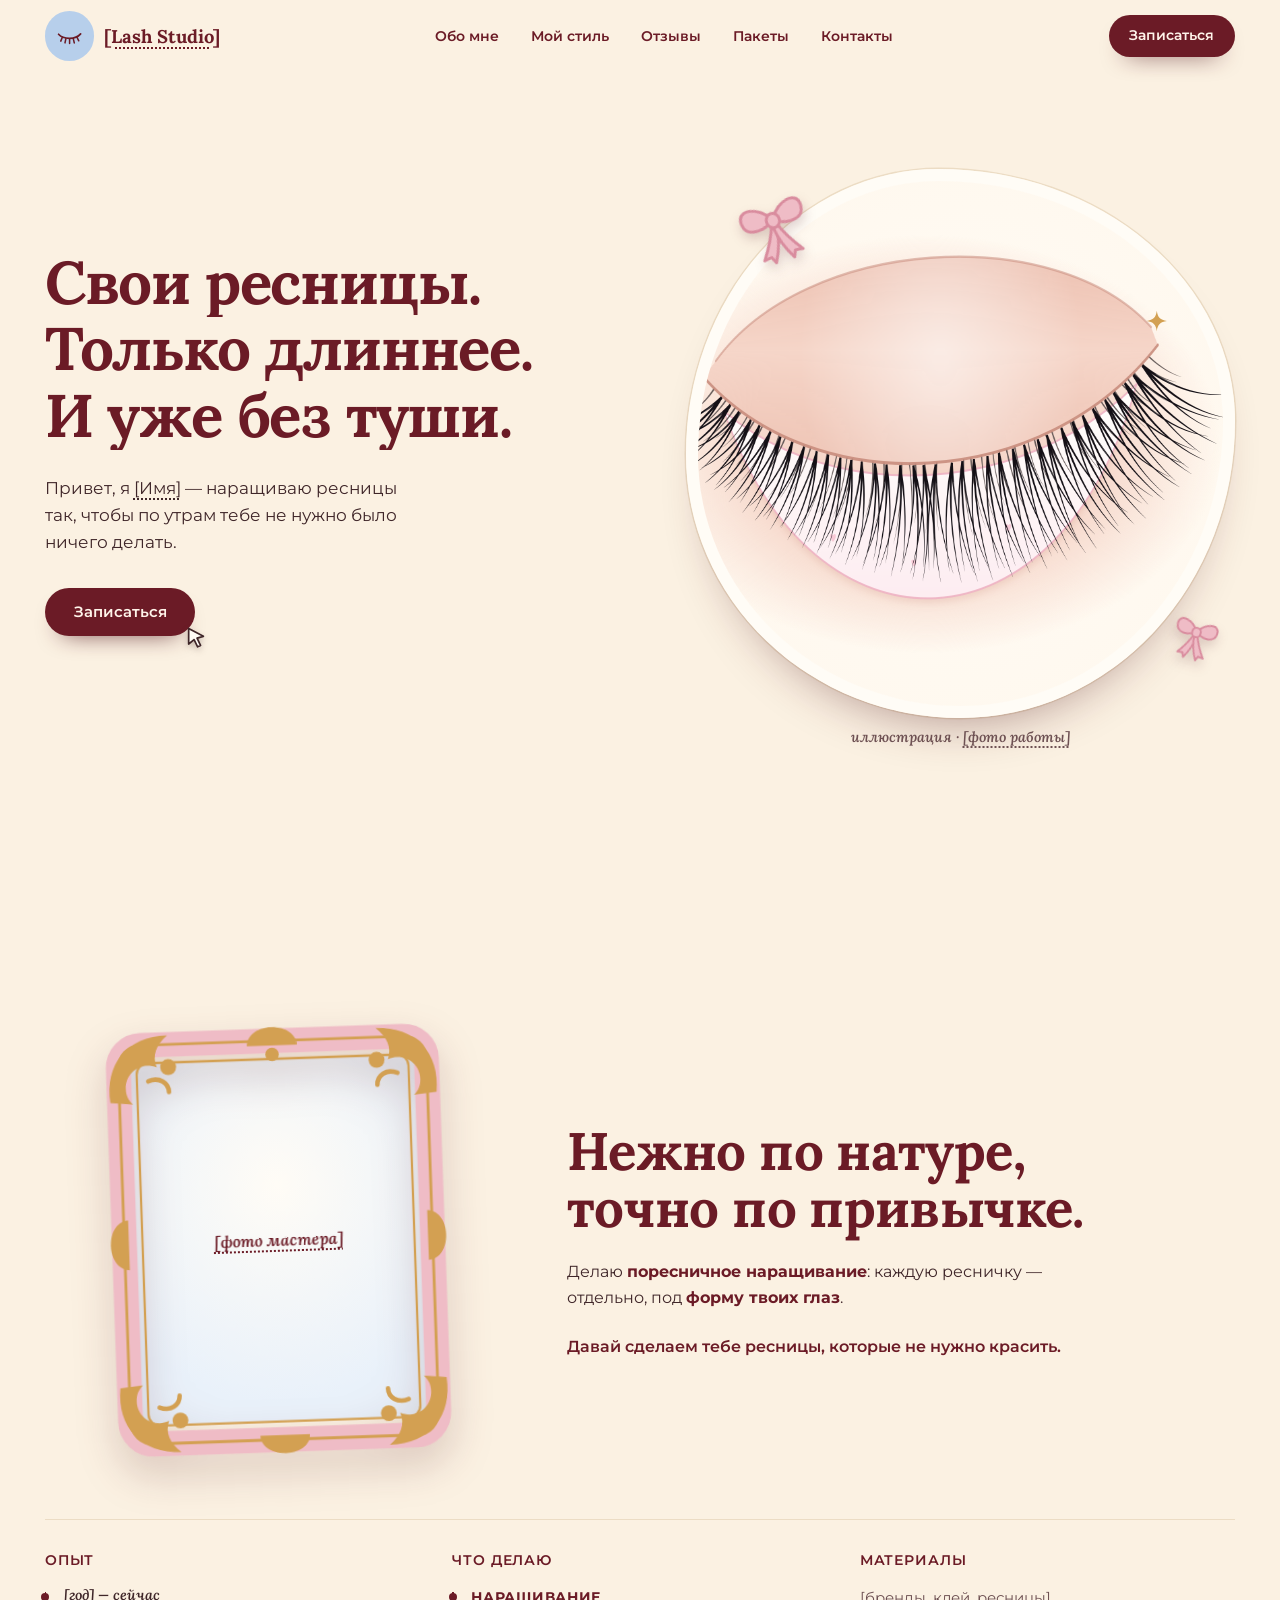
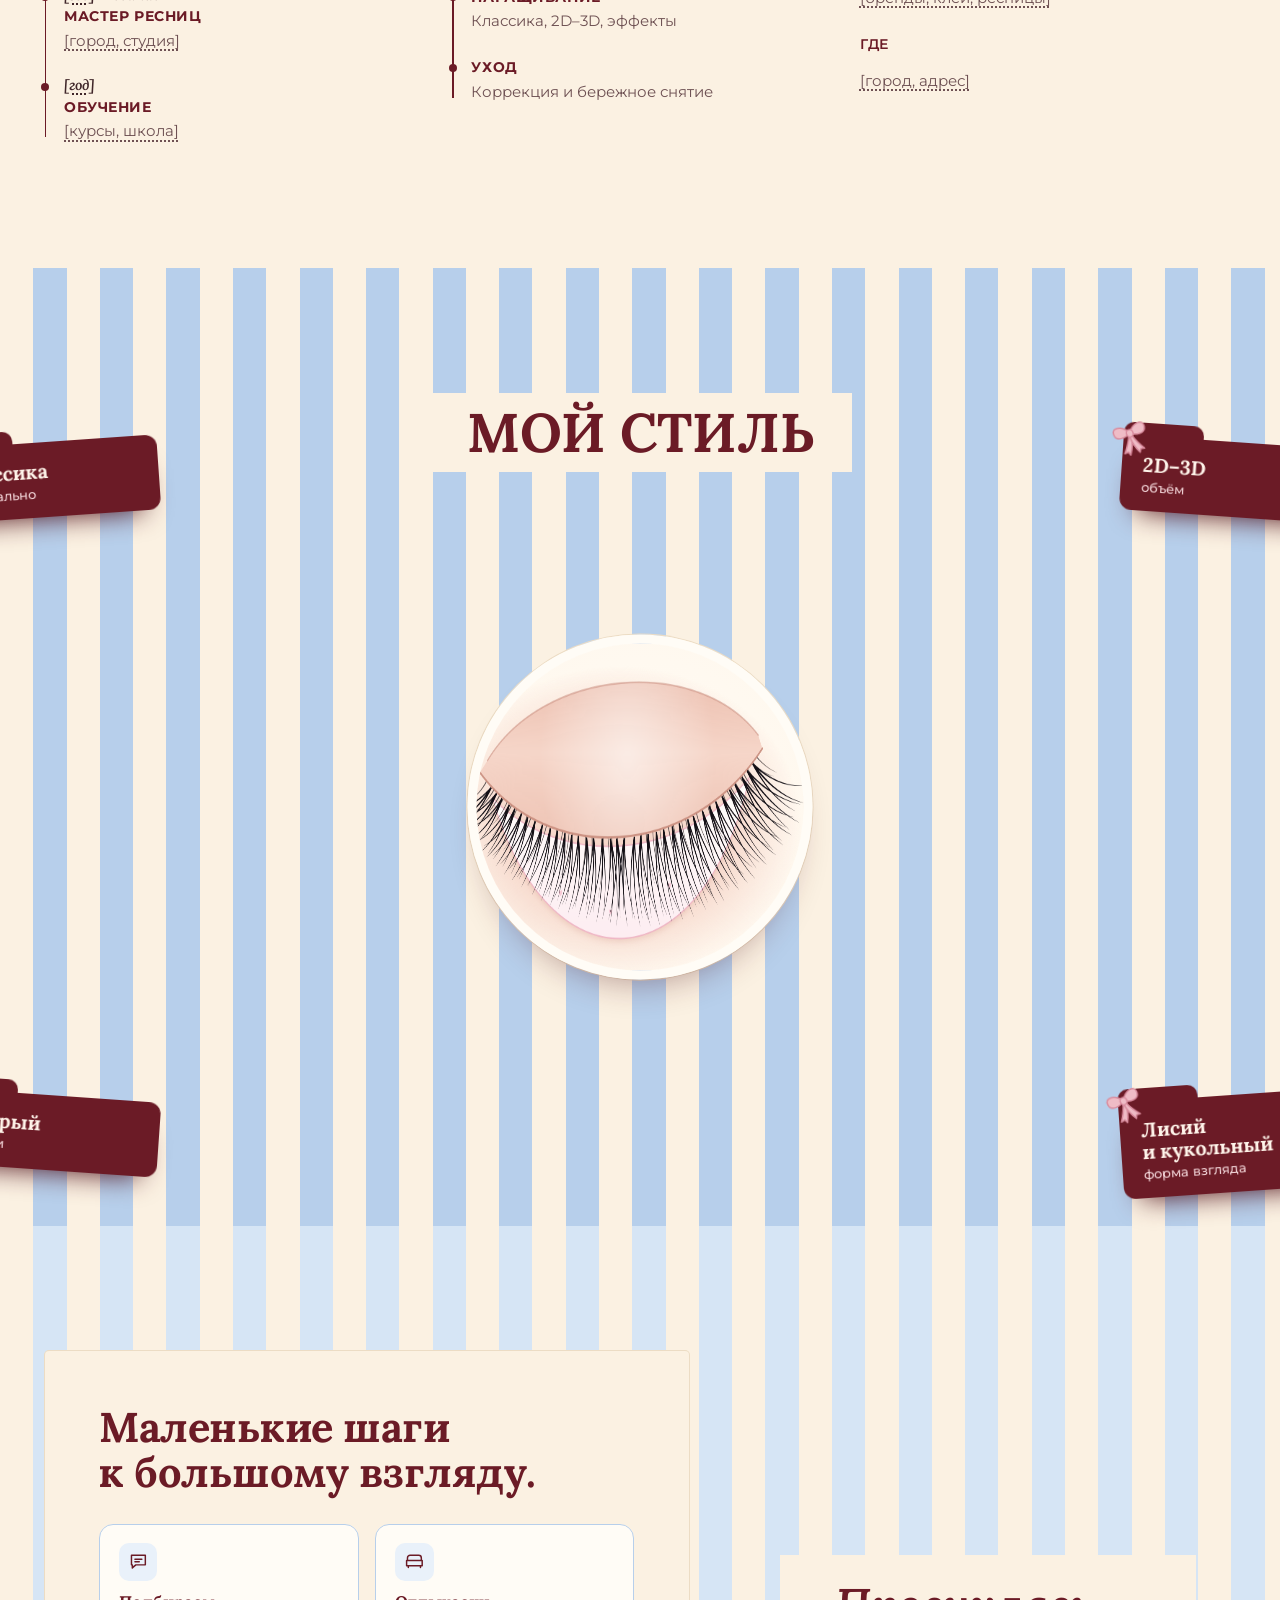
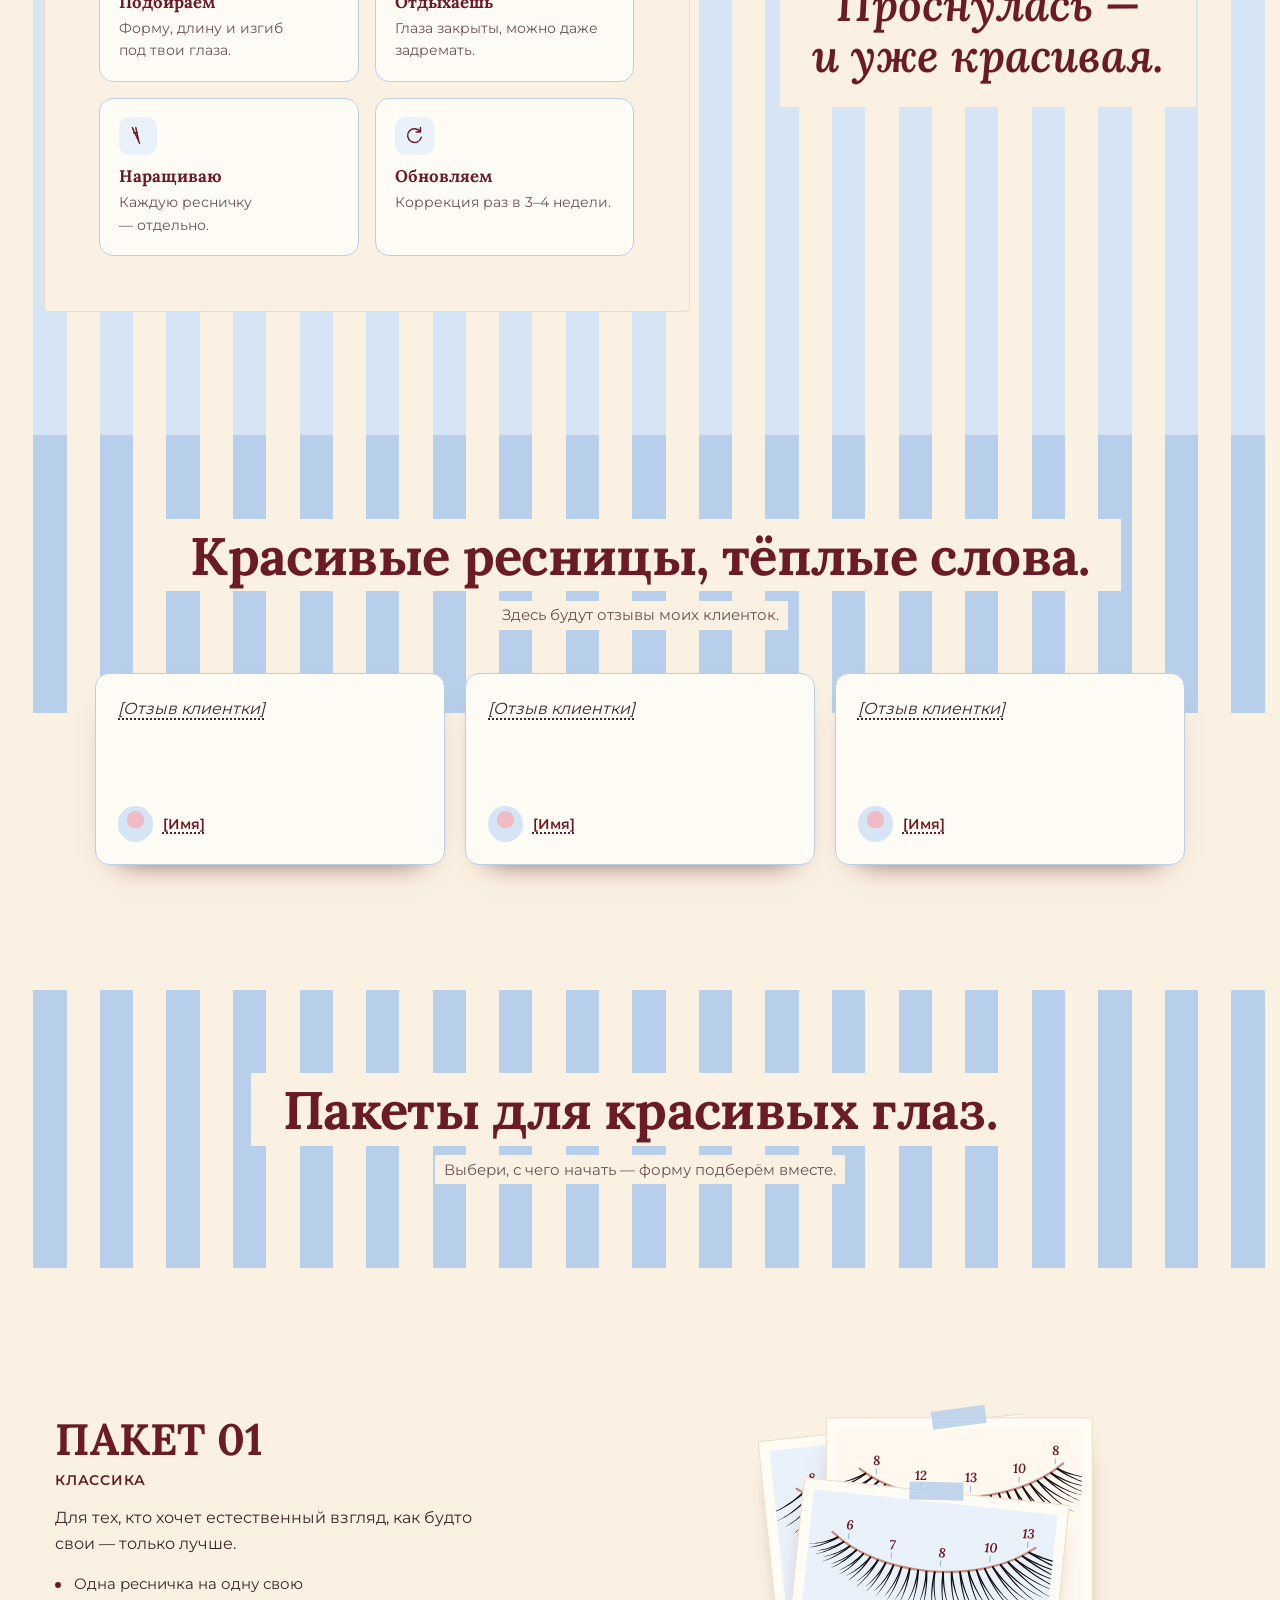
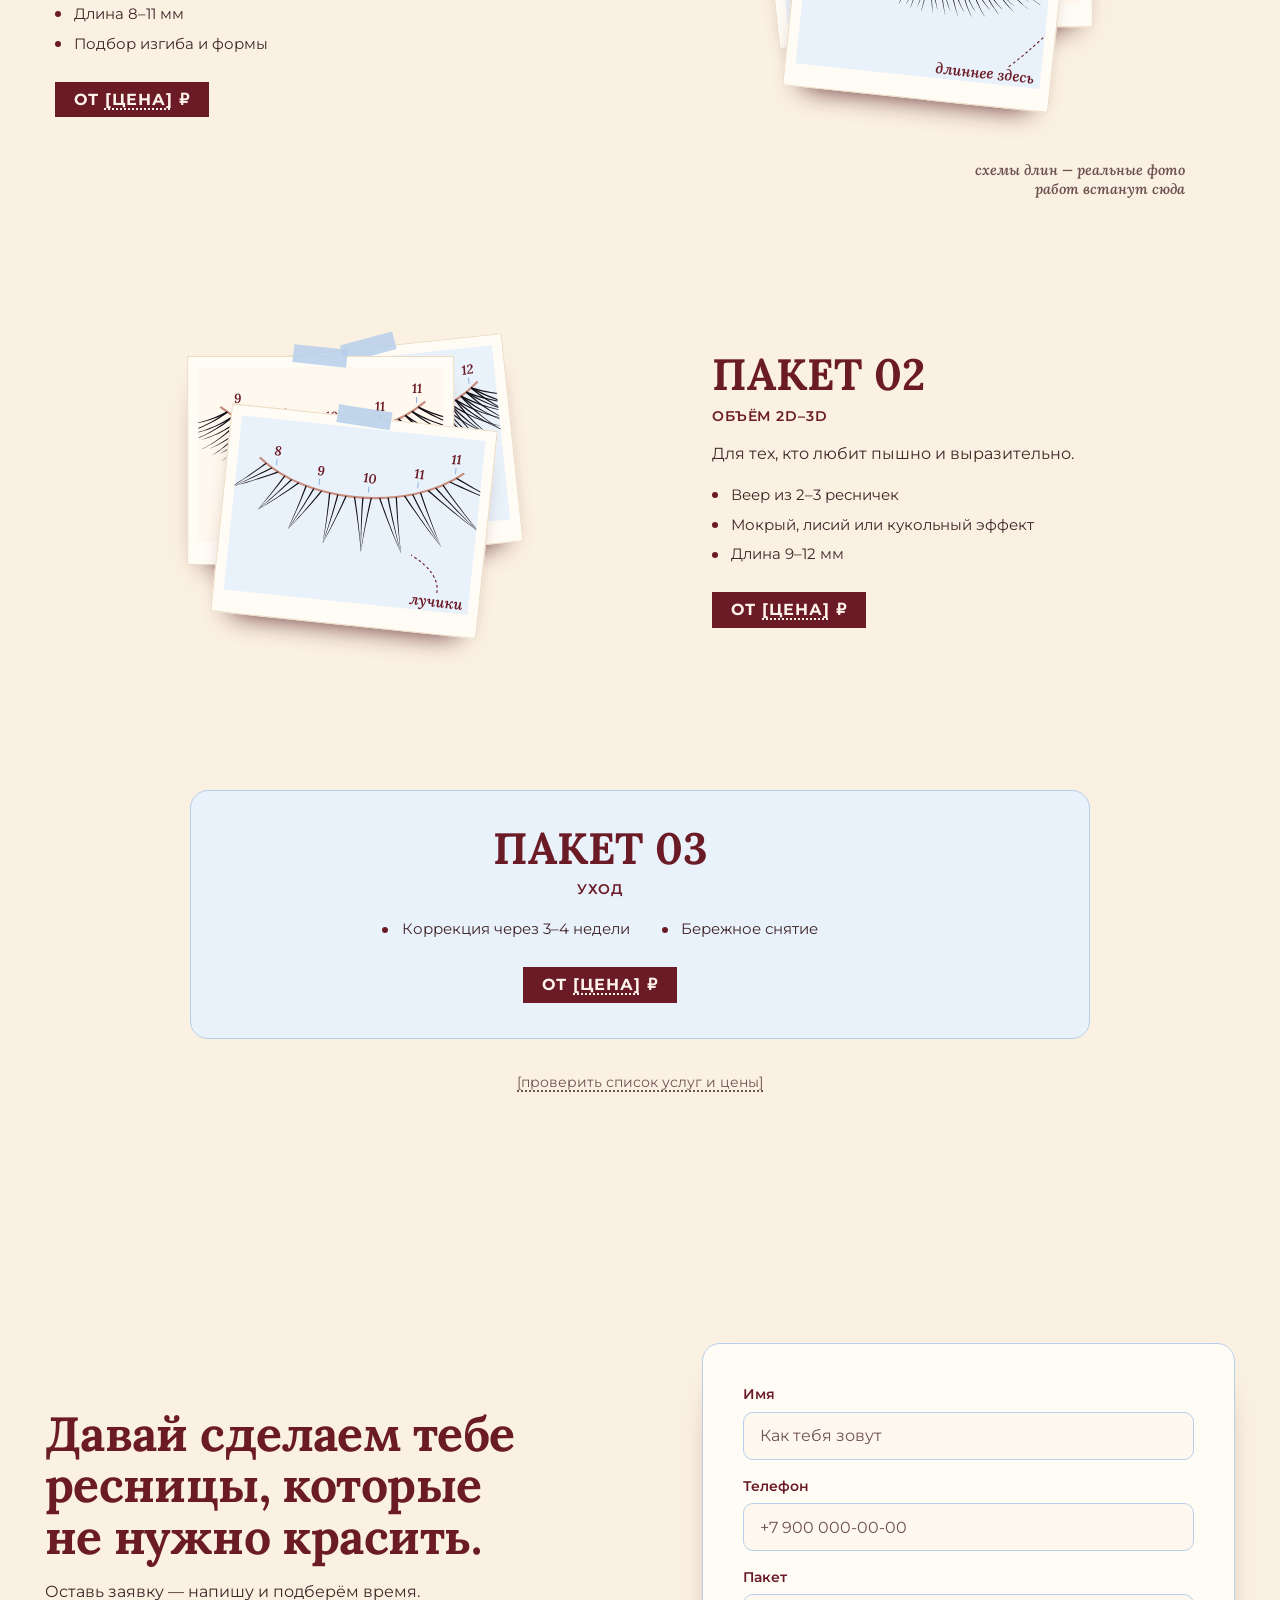
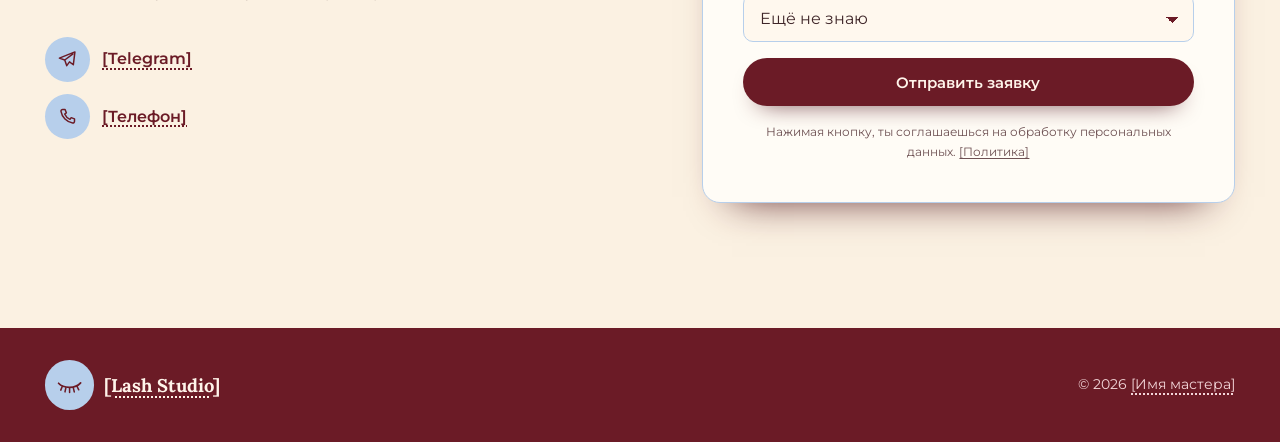
==== v2/index.html @ 7e14a743 "Add new standalone portfolio site in v2/ Editorial portfolio for the lash master after the user's UG" ====
<!doctype html>
<html lang="ru">
<head>
  <meta charset="utf-8">
  <meta name="viewport" content="width=device-width, initial-scale=1">
  <title>Наращивание ресниц — портфолио мастера</title>
  <meta name="description" content="Наращивание ресниц: классика, 2D–3D, мокрый, лисий и кукольный эффект. Просыпаешься уже красивой. Запись онлайн.">
  <meta name="theme-color" content="#fbf1e2">
  <link rel="preload" href="../assets/fonts/lora-cyr.woff2" as="font" type="font/woff2" crossorigin>
  <link rel="preload" href="../assets/fonts/montserrat-cyr.woff2" as="font" type="font/woff2" crossorigin>
  <link rel="stylesheet" href="../css/tokens.css">
  <link rel="stylesheet" href="css/v2.css">
  <script type="module" src="js/v2.js"></script>
</head>
<body>
  <svg class="sprite" aria-hidden="true" focusable="false">
    <symbol id="i-lash" viewBox="0 0 32 24"><path d="M3 9.5c6 6.5 20 6.5 26-.5" fill="none" stroke="currentColor" stroke-width="2" stroke-linecap="round"/><path d="M7.5 13 5.6 17.6M11.6 14.8l-1 4.8M16 15.4v5M20.4 14.9l1.1 4.8M24.6 12.8l2.2 4.4" fill="none" stroke="currentColor" stroke-width="1.8" stroke-linecap="round"/></symbol>
    <symbol id="i-bow" viewBox="0 0 48 48"><g fill="currentColor" stroke="var(--pink-deep)" stroke-width="1.6" stroke-linejoin="round"><path d="M24 21.5C18.5 12 6.5 10 7 18.8c.5 8 11 7.6 17 2.7Z"/><path d="M24 21.5C29.5 12 41.5 10 41 18.8c-.5 8-11 7.6-17 2.7Z"/><path d="M22.6 24c-2.4 7-6 12.6-9.6 17.6l4.2-.6 1.6 3.6c3.2-5.6 5.6-12 6.2-19Z"/><path d="M25.4 24c2.4 7 6 12.6 9.6 17.6l-4.2-.6-1.6 3.6c-3.2-5.6-5.6-12-6.2-19Z"/></g><ellipse cx="24" cy="22" rx="3.6" ry="4" fill="currentColor" stroke="var(--pink-deep)" stroke-width="1.6"/></symbol>
    <symbol id="i-cursor" viewBox="0 0 24 24"><path d="M5 3l13 7-5.6 1.6L15.5 18l-2.6 1.3-3.1-6.4L5 16.8Z" fill="var(--paper)" stroke="var(--ink)" stroke-width="1.5" stroke-linejoin="round"/></symbol>
    <symbol id="i-plane" viewBox="0 0 24 24"><path d="M21.5 3.5 2.8 10.9l6.5 2.3 2.4 6.8 3.3-4.5 4.6 3.4L21.5 3.5ZM9.3 13.2l9.9-7.4" fill="none" stroke="currentColor" stroke-width="1.8" stroke-linejoin="round" stroke-linecap="round"/></symbol>
    <symbol id="i-phone" viewBox="0 0 24 24"><path d="M6.8 3h2.9l1.5 4-2 1.4a12 12 0 0 0 6.4 6.4l1.4-2 4 1.5v2.9a2 2 0 0 1-2.2 2A17 17 0 0 1 4.8 5.2 2 2 0 0 1 6.8 3Z" fill="none" stroke="currentColor" stroke-width="1.8" stroke-linejoin="round"/></symbol>
    <symbol id="i-chat" viewBox="0 0 24 24"><path d="M4 5h16v11H9l-4 3.5V16H4Z" fill="none" stroke="currentColor" stroke-width="1.7" stroke-linejoin="round"/><path d="M8 9.5h8M8 12.5h5" stroke="currentColor" stroke-width="1.7" stroke-linecap="round"/></symbol>
    <symbol id="i-sofa" viewBox="0 0 24 24"><path d="M4 11V8a3 3 0 0 1 3-3h10a3 3 0 0 1 3 3v3M3 11h18v6H3zM5 17v2M19 17v2" fill="none" stroke="currentColor" stroke-width="1.7" stroke-linejoin="round" stroke-linecap="round"/></symbol>
    <symbol id="i-tweezers" viewBox="0 0 24 24"><path d="M5 3l7.5 16M9 3l3.5 16M12.5 19l.8 2" fill="none" stroke="currentColor" stroke-width="1.7" stroke-linecap="round"/><path d="M6.5 9h4" stroke="currentColor" stroke-width="1.7" stroke-linecap="round"/></symbol>
    <symbol id="i-refresh" viewBox="0 0 24 24"><path d="M19 8a8 8 0 1 0 1 6M19 3v5h-5" fill="none" stroke="currentColor" stroke-width="1.7" stroke-linecap="round" stroke-linejoin="round"/></symbol>
    <symbol id="i-sparkle" viewBox="0 0 48 48"><path d="M24 5c1.6 12.4 6.6 17.4 19 19-12.4 1.6-17.4 6.6-19 19-1.6-12.4-6.6-17.4-19-19 12.4-1.6 17.4-6.6 19-19Z" fill="currentColor"/></symbol>
    <symbol id="i-heart" viewBox="0 0 48 48"><path d="M24 40.5C10.5 31 5.5 23.4 8.2 15.4 10.8 8 19.8 7.6 24 14.6c4.2-7 13.2-6.6 15.8.8 2.7 8-2.3 15.6-15.8 25.1Z" fill="currentColor"/></symbol>
  </svg>

  <a class="skip" href="#zapis">Перейти к записи</a>

  <header class="nav" data-nav>
    <a class="logo" href="#top" aria-label="На главную">
      <span class="logo__disc"><svg aria-hidden="true"><use href="#i-lash"/></svg></span>
      <span class="stub">[Lash Studio]</span>
    </a>
    <nav aria-label="Разделы">
      <ul class="nav__links">
        <li><a href="#about">Обо мне</a></li>
        <li><a href="#style">Мой стиль</a></li>
        <li><a href="#reviews">Отзывы</a></li>
        <li><a href="#packages">Пакеты</a></li>
        <li><a href="#zapis">Контакты</a></li>
      </ul>
    </nav>
    <a class="pill pill--small" href="#zapis">Записаться</a>
  </header>

  <main id="top">
    <!-- Hero -->
    <section class="hero sheet" aria-labelledby="hero-title">
      <div class="hero__copy">
        <h1 class="hero__title" id="hero-title" data-split>
          <span class="line"><span>Свои ресницы.</span></span>
          <span class="line"><span>Только длиннее.</span></span>
          <span class="line"><span>И уже без туши.</span></span>
        </h1>
        <p class="hero__lead reveal" style="--d:0.45s">Привет, я <span class="stub">[Имя]</span> — наращиваю ресницы так, чтобы по утрам тебе не нужно было ничего делать.</p>
        <a class="pill pill--cursor reveal" style="--d:0.6s" href="#zapis">Записаться<svg class="pill__cursor" aria-hidden="true"><use href="#i-cursor"/></svg></a>
      </div>
      <figure class="hero__sticker" data-parallax="-40">
        <div class="sticker-cut">
          <img src="../assets/img/eye-after.png" width="920" height="478" alt="Иллюстрация: закрытый глаз с пышными тёмными нарощенными ресницами">
        </div>
        <svg class="hero__bow hero__bow--a" aria-hidden="true"><use href="#i-bow"/></svg>
        <svg class="hero__bow hero__bow--b" aria-hidden="true"><use href="#i-bow"/></svg>
        <svg class="hero__spark" aria-hidden="true"><use href="#i-sparkle"/></svg>
        <figcaption class="note">иллюстрация · <span class="stub">[фото работы]</span></figcaption>
      </figure>
    </section>

    <!-- Обо мне -->
    <section class="about sheet" id="about" aria-labelledby="about-title">
      <figure class="baroque" data-reveal="swing">
        <div class="baroque__photo">
          <span class="stub">[фото мастера]</span>
        </div>
        <svg class="baroque__frame" viewBox="0 0 300 380" aria-hidden="true">
          <defs>
            <g id="bq-c" fill="var(--gold)"><path d="M6 64C2 30 22 6 58 6c-10 8-14 18-10 28-14-6-28 4-28 18 0 6 2 10 6 14Z"/><circle cx="58" cy="34" r="7"/><path d="M40 46c10-4 18 2 18 10" fill="none" stroke="var(--gold)" stroke-width="4" stroke-linecap="round"/></g>
          </defs>
          <rect x="14" y="14" width="272" height="352" rx="20" fill="none" stroke="var(--rose-soft)" stroke-width="22"/>
          <rect x="14" y="14" width="272" height="352" rx="20" fill="none" stroke="var(--gold)" stroke-width="2.5"/>
          <rect x="30" y="30" width="240" height="320" rx="10" fill="none" stroke="var(--gold)" stroke-width="2"/>
          <use href="#bq-c"/>
          <use href="#bq-c" transform="matrix(-1 0 0 1 300 0)"/>
          <use href="#bq-c" transform="matrix(1 0 0 -1 0 380)"/>
          <use href="#bq-c" transform="matrix(-1 0 0 -1 300 380)"/>
          <g fill="var(--gold)"><path d="M150 2c-14 0-22 8-22 16h44c0-8-8-16-22-16Z"/><circle cx="150" cy="26" r="6"/><path d="M150 378c-14 0-22-8-22-16h44c0 8-8 16-22 16Z"/><path d="M2 190c0-14 8-22 16-22v44c-8 0-16-8-16-22Z"/><path d="M298 190c0-14-8-22-16-22v44c8 0 16-8 16-22Z"/></g>
        </svg>
      </figure>
      <div class="about__text">
        <h2 class="h2" id="about-title">Нежно по&nbsp;натуре, точно по&nbsp;привычке.</h2>
        <p class="about__lead reveal">Делаю <strong>поресничное наращивание</strong>: каждую ресничку — отдельно, под <strong>форму твоих глаз</strong>.</p>
        <p class="about__lead about__lead--strong reveal" style="--d:0.15s">Давай сделаем тебе ресницы, которые не нужно красить.</p>
      </div>
      <div class="facts" data-reveal="timeline">
        <div class="facts__col">
          <h3 class="facts__title">Опыт</h3>
          <ol class="timeline">
            <li><span class="timeline__when"><span class="stub">[год]</span> — сейчас</span><b>Мастер ресниц</b><span><span class="stub">[город, студия]</span></span></li>
            <li><span class="timeline__when"><span class="stub">[год]</span></span><b>Обучение</b><span><span class="stub">[курсы, школа]</span></span></li>
          </ol>
        </div>
        <div class="facts__col">
          <h3 class="facts__title">Что делаю</h3>
          <ol class="timeline">
            <li><b>Наращивание</b><span>Классика, 2D–3D, эффекты</span></li>
            <li><b>Уход</b><span>Коррекция и бережное снятие</span></li>
          </ol>
        </div>
        <div class="facts__col">
          <h3 class="facts__title">Материалы</h3>
          <p class="facts__text"><span class="stub">[бренды, клей, ресницы]</span></p>
          <h3 class="facts__title facts__title--gap">Где</h3>
          <p class="facts__text"><span class="stub">[город, адрес]</span></p>
        </div>
      </div>
    </section>

    <!-- Мой стиль -->
    <section class="style stripes" id="style" aria-labelledby="style-title" data-progress>
      <h2 class="band-title" id="style-title">Мой стиль</h2>
      <div class="style__stage">
        <figure class="style__center">
          <div class="sticker-cut sticker-cut--round">
            <img src="../assets/img/eye-after.png" width="920" height="478" alt="" loading="lazy">
          </div>
        </figure>
        <a class="folder" href="#packages" style="--fx:-1;--fy:-1;--i:0"><svg class="folder__bow" aria-hidden="true"><use href="#i-bow"/></svg>Классика<small>натурально</small></a>
        <a class="folder" href="#packages" style="--fx:1;--fy:-1;--i:1"><svg class="folder__bow" aria-hidden="true"><use href="#i-bow"/></svg>2D–3D<small>объём</small></a>
        <a class="folder" href="#packages" style="--fx:-1;--fy:1;--i:2"><svg class="folder__bow" aria-hidden="true"><use href="#i-bow"/></svg>Мокрый<small>лучики</small></a>
        <a class="folder" href="#packages" style="--fx:1;--fy:1;--i:3"><svg class="folder__bow" aria-hidden="true"><use href="#i-bow"/></svg>Лисий и&nbsp;кукольный<small>форма взгляда</small></a>
      </div>
    </section>

    <!-- Как проходит -->
    <section class="steps stripes stripes--soft" aria-labelledby="steps-title">
      <div class="steps__inner">
        <h2 class="h2 steps__title" id="steps-title">Маленькие шаги к&nbsp;большому взгляду.</h2>
        <ul class="toolkit" data-reveal="cards">
          <li class="tool" style="--i:0"><span class="tool__icon"><svg aria-hidden="true"><use href="#i-chat"/></svg></span><h3>Подбираем</h3><p>Форму, длину и&nbsp;изгиб под&nbsp;твои глаза.</p></li>
          <li class="tool" style="--i:1"><span class="tool__icon"><svg aria-hidden="true"><use href="#i-sofa"/></svg></span><h3>Отдыхаешь</h3><p>Глаза закрыты, можно даже задремать.</p></li>
          <li class="tool" style="--i:2"><span class="tool__icon"><svg aria-hidden="true"><use href="#i-tweezers"/></svg></span><h3>Наращиваю</h3><p>Каждую ресничку — отдельно.</p></li>
          <li class="tool" style="--i:3"><span class="tool__icon"><svg aria-hidden="true"><use href="#i-refresh"/></svg></span><h3>Обновляем</h3><p>Коррекция раз в&nbsp;<span class="nowrap">3–4 недели</span>.</p></li>
        </ul>
      </div>
      <p class="quote" data-reveal="quote">Проснулась —<br>и&nbsp;уже красивая.</p>
    </section>

    <!-- Отзывы -->
    <section class="reviews" id="reviews" aria-labelledby="reviews-title">
      <div class="reviews__head stripes">
        <h2 class="h2" id="reviews-title">Красивые ресницы, тёплые слова.</h2>
        <p>Здесь будут отзывы моих клиенток.</p>
      </div>
      <ul class="reviews__list" data-reveal="reviews">
        <li class="review" style="--i:0"><p class="review__text"><span class="stub">[Отзыв клиентки]</span></p><p class="review__who"><span class="review__ava"></span><span class="stub">[Имя]</span></p></li>
        <li class="review" style="--i:1"><p class="review__text"><span class="stub">[Отзыв клиентки]</span></p><p class="review__who"><span class="review__ava"></span><span class="stub">[Имя]</span></p></li>
        <li class="review" style="--i:2"><p class="review__text"><span class="stub">[Отзыв клиентки]</span></p><p class="review__who"><span class="review__ava"></span><span class="stub">[Имя]</span></p></li>
      </ul>
    </section>

    <!-- Пакеты -->
    <section class="packages" id="packages" aria-labelledby="packages-title">
      <div class="packages__head stripes">
        <h2 class="h2" id="packages-title">Пакеты для красивых глаз.</h2>
        <p>Выбери, с чего начать — форму подберём вместе.</p>
      </div>

      <article class="pkg" data-progress>
        <div class="pkg__text">
          <h3 class="pkg__num">Пакет 01</h3>
          <p class="pkg__name">Классика</p>
          <p class="pkg__desc">Для тех, кто хочет естественный взгляд, как будто свои — только лучше.</p>
          <ul class="pkg__list"><li>Одна ресничка на одну свою</li><li>Длина 8–11&nbsp;мм</li><li>Подбор изгиба и&nbsp;формы</li></ul>
          <a class="price" href="#zapis" data-effect="Классика">От <span class="stub">[цена]</span>&nbsp;₽</a>
        </div>
        <div class="collage">
          <figure class="clip" style="--x:4%;--y:6%;--r:-6deg;--i:0" data-lashmap="classic"></figure>
          <figure class="clip" style="--x:46%;--y:0%;--r:5deg;--i:1" data-lashmap="doll"></figure>
          <figure class="clip" style="--x:22%;--y:48%;--r:3deg;--i:2" data-lashmap="fox"></figure>
          <p class="collage__note note">схемы длин — реальные фото работ встанут сюда</p>
        </div>
      </article>

      <article class="pkg pkg--flip" data-progress>
        <div class="pkg__text">
          <h3 class="pkg__num">Пакет 02</h3>
          <p class="pkg__name">Объём 2D–3D</p>
          <p class="pkg__desc">Для тех, кто любит пышно и&nbsp;выразительно.</p>
          <ul class="pkg__list"><li>Веер из 2–3 ресничек</li><li>Мокрый, лисий или кукольный эффект</li><li>Длина 9–12&nbsp;мм</li></ul>
          <a class="price" href="#zapis" data-effect="3D">От <span class="stub">[цена]</span>&nbsp;₽</a>
        </div>
        <div class="collage">
          <figure class="clip" style="--x:44%;--y:4%;--r:6deg;--i:0" data-lashmap="3d"></figure>
          <figure class="clip" style="--x:2%;--y:10%;--r:-4deg;--i:1" data-lashmap="2d"></figure>
          <figure class="clip" style="--x:26%;--y:50%;--r:-2deg;--i:2" data-lashmap="wet"></figure>
        </div>
      </article>

      <article class="pkg pkg--small" data-progress>
        <div class="pkg__text">
          <h3 class="pkg__num">Пакет 03</h3>
          <p class="pkg__name">Уход</p>
          <ul class="pkg__list pkg__list--row"><li>Коррекция через <span class="nowrap">3–4 недели</span></li><li>Бережное снятие</li></ul>
          <a class="price" href="#zapis" data-effect="Коррекция">От <span class="stub">[цена]</span>&nbsp;₽</a>
        </div>
      </article>
      <p class="packages__stub"><span class="stub">[проверить список услуг и цены]</span></p>
    </section>

    <!-- Запись -->
    <section class="booking sheet" id="zapis" aria-labelledby="booking-title">
      <div class="booking__intro">
        <h2 class="h2 booking__title" id="booking-title">Давай сделаем тебе ресницы, которые не&nbsp;нужно красить.</h2>
        <p class="booking__lead">Оставь заявку — напишу и&nbsp;подберём время.</p>
        <ul class="contacts">
          <li><a href="https://t.me/" data-stub="telegram"><span class="contacts__icon"><svg aria-hidden="true"><use href="#i-plane"/></svg></span><span class="stub">[Telegram]</span></a></li>
          <li><a href="tel:+70000000000" data-stub="phone"><span class="contacts__icon"><svg aria-hidden="true"><use href="#i-phone"/></svg></span><span class="stub">[Телефон]</span></a></li>
        </ul>
      </div>
      <form class="form" data-form novalidate data-endpoint="">
        <div class="form__body">
          <div class="field"><label for="f-name">Имя</label><input id="f-name" name="name" type="text" autocomplete="given-name" required placeholder="Как тебя зовут"><p class="field__error" id="f-name-err" hidden>Напиши, пожалуйста, имя</p></div>
          <div class="field"><label for="f-phone">Телефон</label><input id="f-phone" name="phone" type="tel" autocomplete="tel" inputmode="tel" required placeholder="+7 900 000-00-00"><p class="field__error" id="f-phone-err" hidden>Проверь номер: нужно хотя бы 10 цифр</p></div>
          <div class="field"><label for="f-effect">Пакет</label>
            <select id="f-effect" name="effect"><option>Ещё не знаю</option><option>Классика</option><option>2D</option><option>3D</option><option>Коррекция</option><option>Снятие</option></select>
          </div>
          <button class="pill pill--wide" type="submit"><span class="form__label">Отправить заявку</span></button>
          <p class="form__legal">Нажимая кнопку, ты соглашаешься на обработку персональных данных. <a href="#" data-stub="policy">[Политика]</a></p>
          <p class="form__status" role="status" aria-live="polite"></p>
        </div>
        <div class="form__done" hidden tabindex="-1"><svg aria-hidden="true"><use href="#i-bow"/></svg><p class="form__done-title">Заявка у меня!</p><p>Скоро напишу, чтобы подобрать время.</p></div>
      </form>
    </section>
  </main>

  <footer class="footer">
    <a class="logo logo--light" href="#top"><span class="logo__disc"><svg aria-hidden="true"><use href="#i-lash"/></svg></span><span class="stub">[Lash Studio]</span></a>
    <p>© 2026 <span class="stub">[Имя мастера]</span></p>
  </footer>
</body>
</html>
---- css/tokens.css ----
/* Все цвета, шрифты и отступы сайта. Литеральные цвета вне этого файла не используются. */

@font-face {
  font-family: "Lora";
  src: url("../assets/fonts/lora-cyr.woff2") format("woff2");
  font-style: normal;
  font-weight: 400 700;
  font-display: swap;
  unicode-range: U+0301, U+0400-045F, U+0490-0491, U+04B0-04B1, U+2116;
}

@font-face {
  font-family: "Lora";
  src: url("../assets/fonts/lora-lat.woff2") format("woff2");
  font-style: normal;
  font-weight: 400 700;
  font-display: swap;
  unicode-range: U+0000-00FF, U+0131, U+0152-0153, U+02BB-02BC, U+02C6, U+02DA, U+02DC, U+0304, U+0308, U+0329, U+2000-206F, U+20AC, U+2122, U+2191, U+2193, U+2212, U+2215, U+FEFF, U+FFFD;
}

@font-face {
  font-family: "Lora";
  src: url("../assets/fonts/lora-it-cyr.woff2") format("woff2");
  font-style: italic;
  font-weight: 400 700;
  font-display: swap;
  unicode-range: U+0301, U+0400-045F, U+0490-0491, U+04B0-04B1, U+2116;
}

@font-face {
  font-family: "Lora";
  src: url("../assets/fonts/lora-it-lat.woff2") format("woff2");
  font-style: italic;
  font-weight: 400 700;
  font-display: swap;
  unicode-range: U+0000-00FF, U+0131, U+0152-0153, U+02BB-02BC, U+02C6, U+02DA, U+02DC, U+0304, U+0308, U+0329, U+2000-206F, U+20AC, U+2122, U+2191, U+2193, U+2212, U+2215, U+FEFF, U+FFFD;
}

@font-face {
  font-family: "Montserrat";
  src: url("../assets/fonts/montserrat-cyr.woff2") format("woff2");
  font-style: normal;
  font-weight: 300 700;
  font-display: swap;
  unicode-range: U+0301, U+0400-045F, U+0490-0491, U+04B0-04B1, U+2116;
}

@font-face {
  font-family: "Montserrat";
  src: url("../assets/fonts/montserrat-lat.woff2") format("woff2");
  font-style: normal;
  font-weight: 300 700;
  font-display: swap;
  unicode-range: U+0000-00FF, U+0131, U+0152-0153, U+02BB-02BC, U+02C6, U+02DA, U+02DC, U+0304, U+0308, U+0329, U+2000-206F, U+20AC, U+2122, U+2191, U+2193, U+2212, U+2215, U+FEFF, U+FFFD;
}

:root {
  /* Поля (розово-голубая основа) */
  --blush: #fbf1e2;
  --blush-light: #fff8ee;
  --powder: #d6e5f5;
  --powder-light: #e9f1fa;
  --lilac: #e9f1fa;
  --cream: #fff8ee;
  --paper: #fffcf6;

  /* Полосы */
  --stripe-pink: #ecdcc4;
  --stripe-blue: #b7cfeb;

  /* Акценты */
  --rose: #6e1d28;
  --rose-deep: #5c1620;
  --rose-soft: #efbcc6;
  --pink-deep: #d98c9e;
  --wine: #6b1b26;
  --wine-deep: #4e121b;
  --gold: #d3a052;
  --gold-light: #efd29a;
  --butter: #f5ccd4;
  --sky: #93b6e4;

  /* Текст */
  --ink: #3f2629;
  --ink-soft: #6e5153;
  --on-wine: #fff4ea;
  --on-wine-soft: #f3d6d9;

  /* Иллюстрация глаза */
  --skin: #f6d6c9;
  --skin-shade: #eab9a8;
  --skin-line: #c98d7d;
  --patch: #fde7ee;
  --patch-line: #eeb2c3;
  --lash-light: #b3a196;
  --lash-dark: #141016;

  /* Тени */
  --shadow-soft: 0 18px 40px -24px rgb(78 18 27 / 0.3);
  --shadow-card: 0 14px 30px -18px rgb(79 17 30 / 0.4);
  --shadow-lift: 0 26px 46px -24px rgb(79 17 30 / 0.45);

  /* Шрифты */
  --font-display: "Lora", Georgia, serif;
  --font-body: "Montserrat", "Helvetica Neue", Arial, sans-serif;
  --font-hand: "Lora", Georgia, serif;

  /* Шкала */
  --fs-display: clamp(3rem, 2rem + 4.6vw, 6rem);
  --fs-h2: clamp(2.1rem, 1.6rem + 2.2vw, 3.4rem);
  --fs-h3: clamp(1.6rem, 1.3rem + 1vw, 2.1rem);
  --fs-lead: clamp(1.05rem, 1rem + 0.3vw, 1.2rem);
  --fs-body: 1rem;
  --fs-small: 0.875rem;
  --fs-label: 0.78rem;
  --fs-hand: clamp(1.05rem, 1rem + 0.3vw, 1.2rem);

  /* Отступы (база 8) */
  --s-1: 0.25rem;
  --s-2: 0.5rem;
  --s-3: 1rem;
  --s-4: 1.5rem;
  --s-5: 2rem;
  --s-6: 3rem;
  --s-7: 4rem;
  --s-8: 6rem;
  --s-9: 8rem;

  --section-pad: clamp(5rem, 3.5rem + 6vw, 9rem);
  --gutter: clamp(1rem, 0.5rem + 3vw, 3rem);
  --max: 1200px;

  --radius-s: 4px;
  --radius-m: 14px;
  --radius-l: 28px;
  --radius-pill: 999px;

  --ease-out: cubic-bezier(0.16, 1, 0.3, 1);
  --ease-soft: cubic-bezier(0.33, 1, 0.68, 1);
}
---- v2/css/v2.css ----
/* Новый сайт: журнальный разворот на голубых полосах. Цвета — только из ../css/tokens.css. */

*, *::before, *::after { box-sizing: border-box; }
html { scroll-behavior: smooth; scroll-padding-top: 5rem; scrollbar-color: var(--stripe-blue) var(--blush); -webkit-text-size-adjust: 100%; }
@media (prefers-reduced-motion: reduce) { html { scroll-behavior: auto; } }
body {
  margin: 0;
  background: var(--blush);
  color: var(--ink);
  font: 400 1rem / 1.6 var(--font-body);
  -webkit-font-smoothing: antialiased;
  overflow-x: clip;
}
::selection { background: var(--stripe-blue); color: var(--wine-deep); }
img, svg { display: block; max-width: 100%; }
h1, h2, h3 { margin: 0; text-wrap: balance; }
p { margin: 0; text-wrap: pretty; }
ul, ol { margin: 0; padding: 0; list-style: none; }
a { color: inherit; text-underline-offset: 0.2em; }
:focus-visible { outline: 2px solid var(--wine); outline-offset: 3px; border-radius: 6px; }
[hidden] { display: none !important; }
.sprite { position: absolute; width: 0; height: 0; overflow: hidden; }
.nowrap { white-space: nowrap; }
.stub { text-decoration: underline dotted; text-decoration-thickness: 1.5px; text-underline-offset: 0.25em; }
.skip { position: fixed; left: 1rem; top: -4rem; z-index: 100; padding: 0.7rem 1.2rem; background: var(--wine); color: var(--on-wine); border-radius: 999px; }
.skip:focus { top: 1rem; }

:root {
  --pad: clamp(1rem, 0.4rem + 3vw, 3rem);
  --sec: clamp(4.5rem, 3rem + 6vw, 8rem);
  --stripe-w: clamp(26px, 2.6vw, 44px);
}

.stripes { background: repeating-linear-gradient(90deg, var(--blush) 0 var(--stripe-w), var(--stripe-blue) var(--stripe-w) calc(var(--stripe-w) * 2)); }
.stripes--soft { background: repeating-linear-gradient(90deg, var(--blush) 0 var(--stripe-w), var(--powder) var(--stripe-w) calc(var(--stripe-w) * 2)); }
.sheet { max-width: 1280px; margin-inline: auto; padding: var(--sec) var(--pad); }

.h2 {
  font: 700 clamp(2rem, 1.4rem + 2.4vw, 3.3rem) / 1.08 var(--font-display);
  letter-spacing: -0.012em;
  color: var(--wine);
}
.note { font: italic 600 0.9rem / 1.3 var(--font-display); color: var(--ink-soft); }

/* Пилюли-кнопки */
.pill {
  position: relative;
  display: inline-flex;
  align-items: center;
  justify-content: center;
  gap: 0.5rem;
  min-height: 3rem;
  padding: 0.75rem 1.8rem;
  border: 0;
  border-radius: 999px;
  background: var(--wine);
  color: var(--on-wine);
  font: 600 0.95rem / 1 var(--font-body);
  text-decoration: none;
  cursor: pointer;
  box-shadow: 0 12px 24px -16px var(--wine-deep);
  transition: background-color 0.25s, transform 0.35s var(--ease-out), box-shadow 0.35s;
}
.pill:hover { background: var(--wine-deep); transform: translateY(-2px); box-shadow: 0 18px 30px -18px var(--wine-deep); }
.pill--small { min-height: 2.6rem; padding: 0.55rem 1.3rem; font-size: 0.85rem; }
.pill--wide { width: 100%; }
.pill[disabled] { opacity: 0.6; cursor: progress; transform: none; }
.pill__cursor {
  position: absolute;
  right: -0.9rem;
  bottom: -1rem;
  width: 1.7rem;
  height: 1.7rem;
  filter: drop-shadow(0 3px 3px rgb(63 38 41 / 0.25));
  animation: click 2.6s var(--ease-out) infinite;
}
@keyframes click {
  0%, 60%, 100% { translate: 0 0; scale: 1; }
  70% { translate: -4px -4px; scale: 0.88; }
  80% { translate: -3px -3px; scale: 1; }
}

/* Навигация */
.nav {
  position: fixed;
  inset: 0 0 auto;
  z-index: 50;
  display: flex;
  align-items: center;
  justify-content: space-between;
  gap: 1.5rem;
  padding: 0.7rem var(--pad);
  transition: background-color 0.35s, box-shadow 0.35s;
}
.nav.is-scrolled { background: var(--blush); box-shadow: 0 1px 0 var(--stripe-pink); }
.logo { display: inline-flex; align-items: center; gap: 0.6rem; font: 700 1.15rem / 1 var(--font-display); color: var(--wine); text-decoration: none; }
.logo__disc { display: grid; place-items: center; width: 3.1rem; height: 3.1rem; border-radius: 50%; background: var(--stripe-blue); }
.logo__disc svg { width: 1.7rem; height: 1.3rem; color: var(--wine); }
.nav__links { display: flex; gap: clamp(1rem, 2.5vw, 2.5rem); }
.nav__links a { font-weight: 600; font-size: 0.9rem; color: var(--wine); text-decoration: none; background: linear-gradient(currentColor, currentColor) 0 100% / 0 1.5px no-repeat; transition: background-size 0.3s var(--ease-out); padding-block: 0.3rem; }
.nav__links a:hover { background-size: 100% 1.5px; }
@media (max-width: 900px) { .nav nav { display: none; } }

/* Появления */
html.js .reveal,
html.js [data-reveal="quote"] { opacity: 0; translate: 0 24px; transition: opacity 0.8s var(--ease-out), translate 0.9s var(--ease-out); transition-delay: var(--d, 0s); }
html.js .reveal.is-in,
html.js [data-reveal="quote"].is-in { opacity: 1; translate: 0 0; }

/* ---------- Hero ---------- */
.hero {
  display: grid;
  grid-template-columns: minmax(0, 1.05fr) minmax(0, 1fr);
  align-items: center;
  gap: clamp(2rem, 5vw, 5rem);
  min-height: 100svh;
  padding-top: 7rem;
}
.hero__title {
  font: 700 clamp(2.4rem, 1.2rem + 3.2vw, 4.1rem) / 1.04 var(--font-display);
  letter-spacing: -0.02em;
  color: var(--wine);
}
.line { display: block; overflow: hidden; padding-bottom: 0.06em; }
.line > span { display: inline-block; }
html.js .line > span { translate: 0 110%; animation: rise 1s var(--ease-out) forwards; }
.line:nth-child(2) > span { animation-delay: 0.12s; }
.line:nth-child(3) > span { animation-delay: 0.24s; }
@keyframes rise { to { translate: 0 0; } }
.hero__lead { max-width: 40ch; margin: 1.6rem 0 2rem; font-size: 1.05rem; }
.hero__sticker { position: relative; margin: 0; justify-self: center; width: 100%; max-width: 560px; }
.sticker-cut {
  aspect-ratio: 1 / 1;
  display: grid;
  place-items: center;
  border-radius: 46% 54% 50% 50% / 52% 46% 54% 48%;
  background: radial-gradient(60% 60% at 50% 50%, var(--paper), var(--blush-light));
  border: 12px solid var(--paper);
  box-shadow: 0 30px 50px -30px rgb(78 18 27 / 0.45), 0 0 0 1.5px var(--stripe-pink);
  overflow: hidden;
}
.sticker-cut img { width: 118%; max-width: none; margin-inline: -9%; }
html.js .hero__sticker .sticker-cut { animation: pop 1.1s var(--ease-out) 0.2s both; }
@keyframes pop { from { scale: 0.7; rotate: -10deg; opacity: 0; } to { scale: 1; rotate: 0deg; opacity: 1; } }
.hero__bow { position: absolute; color: var(--rose-soft); filter: drop-shadow(0 6px 6px rgb(78 18 27 / 0.18)); animation: sway 4s ease-in-out infinite alternate; }
.hero__bow--a { width: 5.5rem; height: 5.5rem; top: 2%; left: 8%; rotate: -18deg; }
.hero__bow--b { width: 3.6rem; height: 3.6rem; bottom: 10%; right: 2%; rotate: 16deg; animation-delay: -1.5s; }
.hero__spark { position: absolute; top: 14%; right: 12%; width: 1.6rem; color: var(--gold); animation: twinkle 2.4s ease-in-out infinite; }
.hero__sticker .note { position: absolute; left: 50%; bottom: -1.8rem; translate: -50% 0; white-space: nowrap; }
@keyframes sway { from { translate: 0 -5px; } to { translate: 0 5px; } }
@keyframes twinkle { 50% { scale: 0.6; opacity: 0.5; } }

/* ---------- Обо мне ---------- */
.about {
  display: grid;
  grid-template-columns: minmax(0, 0.8fr) minmax(0, 1.2fr);
  align-items: center;
  gap: clamp(2rem, 5vw, 5rem) clamp(2rem, 6vw, 6rem);
}
.baroque { position: relative; margin: 0; width: min(100%, 340px); aspect-ratio: 300 / 380; justify-self: center; }
.baroque__photo {
  position: absolute;
  inset: 8%;
  display: grid;
  place-items: center;
  border-radius: 8px;
  background: radial-gradient(70% 60% at 50% 35%, var(--paper), var(--powder-light));
  font: italic 600 1rem var(--font-display);
  color: var(--wine);
}
.baroque__frame { position: absolute; inset: 0; width: 100%; height: 100%; filter: drop-shadow(0 18px 20px rgb(78 18 27 / 0.2)); }
html.js [data-reveal="swing"] { transform-origin: 50% -20%; rotate: -14deg; opacity: 0; transition: rotate 1.4s var(--ease-out), opacity 0.6s; }
html.js [data-reveal="swing"].is-in { rotate: -2deg; opacity: 1; }
.about__lead { margin-top: 1.4rem; max-width: 48ch; font-size: 1.02rem; }
.about__lead strong { color: var(--wine); }
.about__lead--strong { font-weight: 600; color: var(--wine); }
.facts {
  grid-column: 1 / -1;
  display: grid;
  grid-template-columns: repeat(3, minmax(0, 1fr));
  gap: 2rem;
  padding-top: 2rem;
  border-top: 1px solid var(--stripe-pink);
}
.facts__title { font: 600 0.9rem / 1.2 var(--font-body); letter-spacing: 0.06em; text-transform: uppercase; color: var(--wine); margin-bottom: 1rem; }
.facts__title--gap { margin-top: 1.6rem; }
.facts__text { font-size: 0.95rem; color: var(--ink-soft); }
.timeline { position: relative; display: grid; gap: 1.4rem; padding-left: 1.2rem; }
.timeline::before { content: ""; position: absolute; left: 0; top: 0.4rem; bottom: 0.4rem; width: 1.5px; background: var(--wine); transform-origin: top; }
.timeline li { position: relative; display: grid; gap: 0.1rem; font-size: 0.92rem; color: var(--ink-soft); }
.timeline li::before { content: ""; position: absolute; left: calc(-1.2rem - 3.5px); top: 0.45rem; width: 8px; height: 8px; border-radius: 50%; background: var(--wine); }
.timeline b { font-size: 0.9rem; text-transform: uppercase; letter-spacing: 0.04em; color: var(--wine); }
.timeline__when { font: italic 600 0.9rem var(--font-display); color: var(--ink); }
html.js [data-reveal="timeline"] .timeline::before { scale: 1 0; transition: scale 1.2s var(--ease-out); }
html.js [data-reveal="timeline"] .timeline li { opacity: 0; translate: -10px 0; transition: opacity 0.6s, translate 0.7s var(--ease-out); }
html.js [data-reveal="timeline"] .timeline li:nth-child(2) { transition-delay: 0.35s; }
html.js [data-reveal="timeline"] .facts__col:nth-child(2) li { transition-delay: 0.2s; }
html.js [data-reveal="timeline"] .facts__col:nth-child(2) li:nth-child(2) { transition-delay: 0.55s; }
html.js [data-reveal="timeline"].is-in .timeline::before { scale: 1 1; }
html.js [data-reveal="timeline"].is-in .timeline li { opacity: 1; translate: 0 0; }

/* ---------- Мой стиль ---------- */
.style { --p: 0; padding: var(--sec) var(--pad); }
.band-title {
  width: fit-content;
  margin: 0 auto;
  padding: 0.2em 0.7em;
  background: var(--blush);
  font: 700 clamp(2rem, 1.4rem + 2.6vw, 3.4rem) / 1.05 var(--font-display);
  text-transform: uppercase;
  color: var(--wine);
}
.style__stage { position: relative; max-width: 980px; height: clamp(440px, 46vw, 600px); margin: 2.5rem auto 0; }
.style__center { position: absolute; left: 50%; top: 50%; width: min(52%, 460px); margin: 0; translate: -50% -50%; }
.sticker-cut--round { border-radius: 50%; }
html.js .style__center { scale: calc(0.75 + 0.25 * min(1, var(--p) * 1.6)); }
.folder {
  --tx: calc(var(--fx) * (1 - min(1, var(--p) * 1.4)) * 260px);
  --ty: calc(var(--fy) * (1 - min(1, var(--p) * 1.4)) * 160px);
  position: absolute;
  left: calc(50% + var(--fx) * clamp(9rem, 26vw, 23rem) - 7rem);
  top: calc(50% + var(--fy) * clamp(6rem, 13vw, 11rem) - 2.4rem);
  display: grid;
  width: 14rem;
  padding: 1.1rem 1.3rem 1rem;
  background: var(--wine);
  color: var(--on-wine);
  border-radius: 0 12px 12px 12px;
  font: 700 1.25rem / 1.1 var(--font-display);
  text-decoration: none;
  box-shadow: 0 18px 28px -18px var(--wine-deep);
  translate: var(--tx) var(--ty);
  rotate: calc(var(--fx) * var(--fy) * -4deg);
  transition: scale 0.35s var(--ease-out), box-shadow 0.35s;
}
.folder::before { content: ""; position: absolute; bottom: calc(100% - 1px); left: 0; width: 5rem; height: 0.9rem; background: inherit; border-radius: 10px 10px 0 0; }
.folder small { margin-top: 0.3rem; font: 500 0.8rem var(--font-body); color: var(--on-wine-soft); }
.folder__bow { position: absolute; top: -1.4rem; left: -1rem; width: 2.8rem; height: 2.8rem; color: var(--rose-soft); rotate: -20deg; }
.folder:hover { scale: 1.05; box-shadow: 0 24px 34px -18px var(--wine-deep); }
html:not(.js) .folder { translate: 0 0; }

/* ---------- Шаги ---------- */
.steps { display: grid; grid-template-columns: minmax(0, 1.3fr) minmax(0, 1fr); align-items: center; gap: clamp(1.5rem, 4vw, 4rem); padding: var(--sec) var(--pad); }
.steps__inner { padding: clamp(1.8rem, 1rem + 3vw, 3.5rem); background: var(--blush); border-radius: 4px; box-shadow: 0 0 0 1px var(--stripe-pink); }
.steps__title { font-size: clamp(1.7rem, 1.2rem + 1.8vw, 2.6rem); }
.toolkit { display: grid; grid-template-columns: repeat(2, minmax(0, 1fr)); gap: 1rem; margin-top: 1.8rem; perspective: 900px; }
.tool { padding: 1.1rem 1.2rem 1.2rem; border: 1.5px solid var(--stripe-blue); border-radius: 14px; background: var(--paper); }
.tool__icon { display: grid; place-items: center; width: 2.4rem; height: 2.4rem; margin-bottom: 0.7rem; border-radius: 10px; background: var(--powder-light); color: var(--wine); }
.tool__icon svg { width: 1.3rem; height: 1.3rem; }
.tool h3 { font: 700 1.05rem / 1.2 var(--font-display); color: var(--wine); }
.tool p { margin-top: 0.3rem; font-size: 0.88rem; color: var(--ink-soft); }
html.js [data-reveal="cards"] .tool { transform-origin: top; rotate: x -70deg; opacity: 0; transition: rotate 0.9s var(--ease-out), opacity 0.5s; transition-delay: calc(var(--i) * 0.12s); }
html.js [data-reveal="cards"].is-in .tool { rotate: x 0deg; opacity: 1; }
.quote {
  justify-self: center;
  padding: 1.6rem 2rem;
  background: var(--blush);
  font: italic 700 clamp(1.7rem, 1.1rem + 2.2vw, 3rem) / 1.1 var(--font-display);
  color: var(--wine);
  text-align: center;
}

/* ---------- Отзывы ---------- */
.reviews { padding-bottom: var(--sec); }
.reviews__head,
.packages__head { padding: clamp(3rem, 2rem + 4vw, 5.5rem) var(--pad); text-align: center; }
.reviews__head .h2,
.packages__head .h2,
.reviews__head p,
.packages__head p { width: fit-content; max-width: 100%; margin-inline: auto; padding: 0.15em 0.6em; background: var(--blush); }
.reviews__head p,
.packages__head p { margin-top: 0.6rem; font-size: 0.95rem; color: var(--ink-soft); }
.reviews__list { display: grid; grid-template-columns: repeat(3, minmax(0, 1fr)); gap: 1.2rem; max-width: 1180px; margin: -2.5rem auto 0; padding-inline: var(--pad); position: relative; }
.review { display: grid; gap: 1.2rem; align-content: space-between; min-height: 12rem; padding: 1.4rem; background: var(--paper); border: 1.5px solid var(--stripe-blue); border-radius: 14px; box-shadow: 0 16px 30px -24px var(--wine-deep); }
.review__text { font-style: italic; color: var(--ink); }
.review__who { display: flex; align-items: center; gap: 0.6rem; font-weight: 600; font-size: 0.9rem; color: var(--wine); }
.review__ava { width: 2.2rem; height: 2.2rem; border-radius: 50%; background: radial-gradient(circle at 50% 38%, var(--rose-soft) 0 30%, var(--powder) 31%); }
html.js [data-reveal="reviews"] .review { opacity: 0; translate: calc((var(--i) - 1) * 60px) 40px; transition: opacity 0.7s, translate 1s var(--ease-out); transition-delay: calc(var(--i) * 0.1s); }
html.js [data-reveal="reviews"].is-in .review { opacity: 1; translate: 0 0; }

/* ---------- Пакеты ---------- */
.packages { padding-bottom: var(--sec); }
.pkg {
  --p: 0;
  display: grid;
  grid-template-columns: minmax(0, 1fr) minmax(0, 1fr);
  align-items: center;
  gap: clamp(2rem, 5vw, 5rem);
  max-width: 1180px;
  margin: clamp(3rem, 6vw, 5.5rem) auto 0;
  padding-inline: var(--pad);
}
.pkg--flip .pkg__text { order: 2; }
.pkg__num { font: 700 clamp(1.8rem, 1.3rem + 1.8vw, 2.8rem) / 1 var(--font-display); text-transform: uppercase; color: var(--wine); }
.pkg__name { margin-top: 0.5rem; font-weight: 600; font-size: 0.9rem; letter-spacing: 0.06em; text-transform: uppercase; color: var(--wine); }
.pkg__desc { margin-top: 0.8rem; max-width: 40ch; }
.pkg__list { margin: 1rem 0 1.6rem; display: grid; gap: 0.35rem; }
.pkg__list li { position: relative; padding-left: 1.2rem; font-size: 0.95rem; }
.pkg__list li::before { content: ""; position: absolute; left: 0; top: 0.6em; width: 6px; height: 6px; border-radius: 50%; background: var(--wine); }
.pkg__list--row { display: flex; flex-wrap: wrap; gap: 0.4rem 2rem; }
.price {
  display: inline-block;
  padding: 0.6rem 1.2rem;
  background: var(--wine);
  color: var(--on-wine);
  font: 700 1rem / 1 var(--font-body);
  letter-spacing: 0.06em;
  text-transform: uppercase;
  text-decoration: none;
  transition: background-color 0.25s, translate 0.3s var(--ease-out);
}
.price:hover { background: var(--wine-deep); translate: 0 -2px; }
html.js .pkg__text { opacity: calc(min(1, var(--p) * 2.2)); translate: calc((1 - min(1, var(--p) * 2)) * -40px) 0; }
html.js .pkg--flip .pkg__text { translate: calc((1 - min(1, var(--p) * 2)) * 40px) 0; }
.collage { position: relative; aspect-ratio: 1.15 / 1; }
.clip {
  position: absolute;
  left: var(--x);
  top: var(--y);
  width: 52%;
  margin: 0;
  padding: 0.6rem 0.6rem 1.4rem;
  background: var(--paper);
  border: 1px solid var(--stripe-pink);
  box-shadow: 0 18px 28px -20px var(--wine-deep);
  rotate: var(--r);
}
.clip::before { content: ""; position: absolute; top: -10px; left: 50%; width: 54px; height: 18px; margin-left: -27px; background: var(--stripe-blue); opacity: 0.85; rotate: calc(var(--r) * -1.5); }
.clip svg { width: 100%; height: auto; background: var(--powder-light); }
.clip:nth-child(2) svg { background: var(--blush-light); }
html.js .clip {
  translate: calc((1 - min(1, var(--p) * 1.6)) * (24% - var(--x)) * 1.4) calc((1 - min(1, var(--p) * 1.6)) * (25% - var(--y)) * 1.4);
  rotate: calc(var(--r) * min(1, var(--p) * 1.6) + (1 - min(1, var(--p) * 1.6)) * (var(--i) * 6deg - 6deg));
}
.collage__note { position: absolute; right: 0; bottom: -0.5rem; max-width: 14rem; text-align: right; }
.clip .map__zones line { stroke: var(--sky); stroke-width: 1.2; }
.clip .map__zones text { font: italic 600 15px var(--font-display); fill: var(--wine); text-anchor: middle; }
.clip .map__note { font: italic 600 17px var(--font-display); fill: var(--wine); }
.clip .map__arrow { fill: none; stroke: var(--wine); stroke-width: 1.3; stroke-dasharray: 3 3; }
.pkg--small { grid-template-columns: 1fr; text-align: center; padding-block: 2.2rem; background: var(--powder-light); border: 1.5px solid var(--stripe-blue); border-radius: 18px; max-width: 900px; }
.pkg--small .pkg__list { justify-content: center; }
.packages__stub { margin-top: 2rem; text-align: center; font-size: 0.9rem; color: var(--ink-soft); }

/* ---------- Запись ---------- */
.booking { display: grid; grid-template-columns: minmax(0, 1fr) minmax(0, 0.9fr); gap: clamp(2rem, 5vw, 5rem); align-items: center; }
.booking__title { font-size: clamp(1.9rem, 1.3rem + 2.2vw, 3rem); }
.booking__lead { margin-top: 1rem; }
.contacts { display: grid; gap: 0.8rem; margin-top: 2rem; }
.contacts a { display: inline-flex; align-items: center; gap: 0.8rem; font-weight: 600; color: var(--wine); text-decoration: none; }
.contacts__icon { display: grid; place-items: center; width: 2.8rem; height: 2.8rem; border-radius: 50%; background: var(--stripe-blue); transition: rotate 0.35s var(--ease-out); }
.contacts__icon svg { width: 1.25rem; height: 1.25rem; }
.contacts a:hover .contacts__icon { rotate: -12deg; }
.form { padding: clamp(1.5rem, 1rem + 2vw, 2.5rem); background: var(--paper); border: 1.5px solid var(--stripe-blue); border-radius: 18px; box-shadow: 0 24px 40px -30px var(--wine-deep); }
.form__body { display: grid; gap: 1rem; }
.field { display: grid; gap: 0.35rem; }
.field label { font-weight: 600; font-size: 0.85rem; color: var(--wine); }
.field input,
.field select {
  width: 100%;
  min-height: 3rem;
  padding: 0.7rem 1rem;
  border: 1.5px solid var(--stripe-blue);
  border-radius: 10px;
  background: var(--blush-light);
  color: var(--ink);
  font: 400 1rem var(--font-body);
  caret-color: var(--wine);
}
.field select { appearance: none; background-image: linear-gradient(45deg, transparent 50%, var(--wine) 50%), linear-gradient(-45deg, transparent 50%, var(--wine) 50%); background-size: 6px 6px; background-position: calc(100% - 1.3rem) 55%, calc(100% - 0.95rem) 55%; background-repeat: no-repeat; }
.field input::placeholder { color: var(--ink-soft); }
.field input:focus,
.field select:focus { outline: none; border-color: var(--wine); box-shadow: 0 0 0 4px var(--powder-light); background-color: var(--paper); }
.field input[aria-invalid="true"] { border-color: var(--wine); }
.field__error,
.form__status { font-size: 0.85rem; color: var(--wine); }
.form__status:empty { display: none; }
.form__legal { font-size: 0.78rem; color: var(--ink-soft); text-align: center; }
.form__done { display: grid; justify-items: center; gap: 0.4rem; padding-block: 2rem; text-align: center; outline: none; }
.form__done svg { width: 4rem; height: 4rem; color: var(--rose-soft); }
.form__done-title { font: 700 1.8rem var(--font-display); color: var(--wine); }
.pill.is-loading .form__label::after { content: ""; display: inline-block; width: 0.9em; height: 0.9em; margin-left: 0.6em; vertical-align: -0.12em; border: 2px solid currentColor; border-right-color: transparent; border-radius: 50%; animation: spin 0.8s linear infinite; }
@keyframes spin { to { rotate: 360deg; } }

.footer { display: flex; flex-wrap: wrap; align-items: center; justify-content: space-between; gap: 1rem; padding: 2rem var(--pad); background: var(--wine); color: var(--on-wine-soft); font-size: 0.9rem; }
.logo--light { color: var(--on-wine); }

/* ---------- Адаптив ---------- */
@media (max-width: 860px) {
  .hero, .about, .steps, .booking, .pkg { grid-template-columns: 1fr; }
  .hero { padding-top: 6rem; min-height: auto; text-align: center; }
  .hero__lead { margin-inline: auto; }
  .hero__sticker { max-width: 380px; order: -1; }
  .about { text-align: center; }
  .about__lead { margin-inline: auto; }
  .facts { grid-template-columns: 1fr; text-align: left; }
  .style__stage { height: auto; display: grid; grid-template-columns: 1fr 1fr; gap: 1.6rem 1rem; padding-top: 1.5rem; }
  .style__center { position: relative; left: auto; top: auto; translate: none; grid-column: 1 / -1; width: min(80%, 340px); margin-inline: auto; }
  .folder { position: relative; left: auto; top: auto; width: auto; font-size: 1.05rem; }
  .reviews__list { grid-template-columns: 1fr; }
  .pkg--flip .pkg__text { order: 0; }
  .collage { max-width: 420px; width: 100%; margin-inline: auto; }
}

@media (prefers-reduced-motion: reduce) {
  *, *::before, *::after { animation-duration: 0.01ms !important; animation-iteration-count: 1 !important; transition-duration: 0.01ms !important; transition-delay: 0s !important; }
}
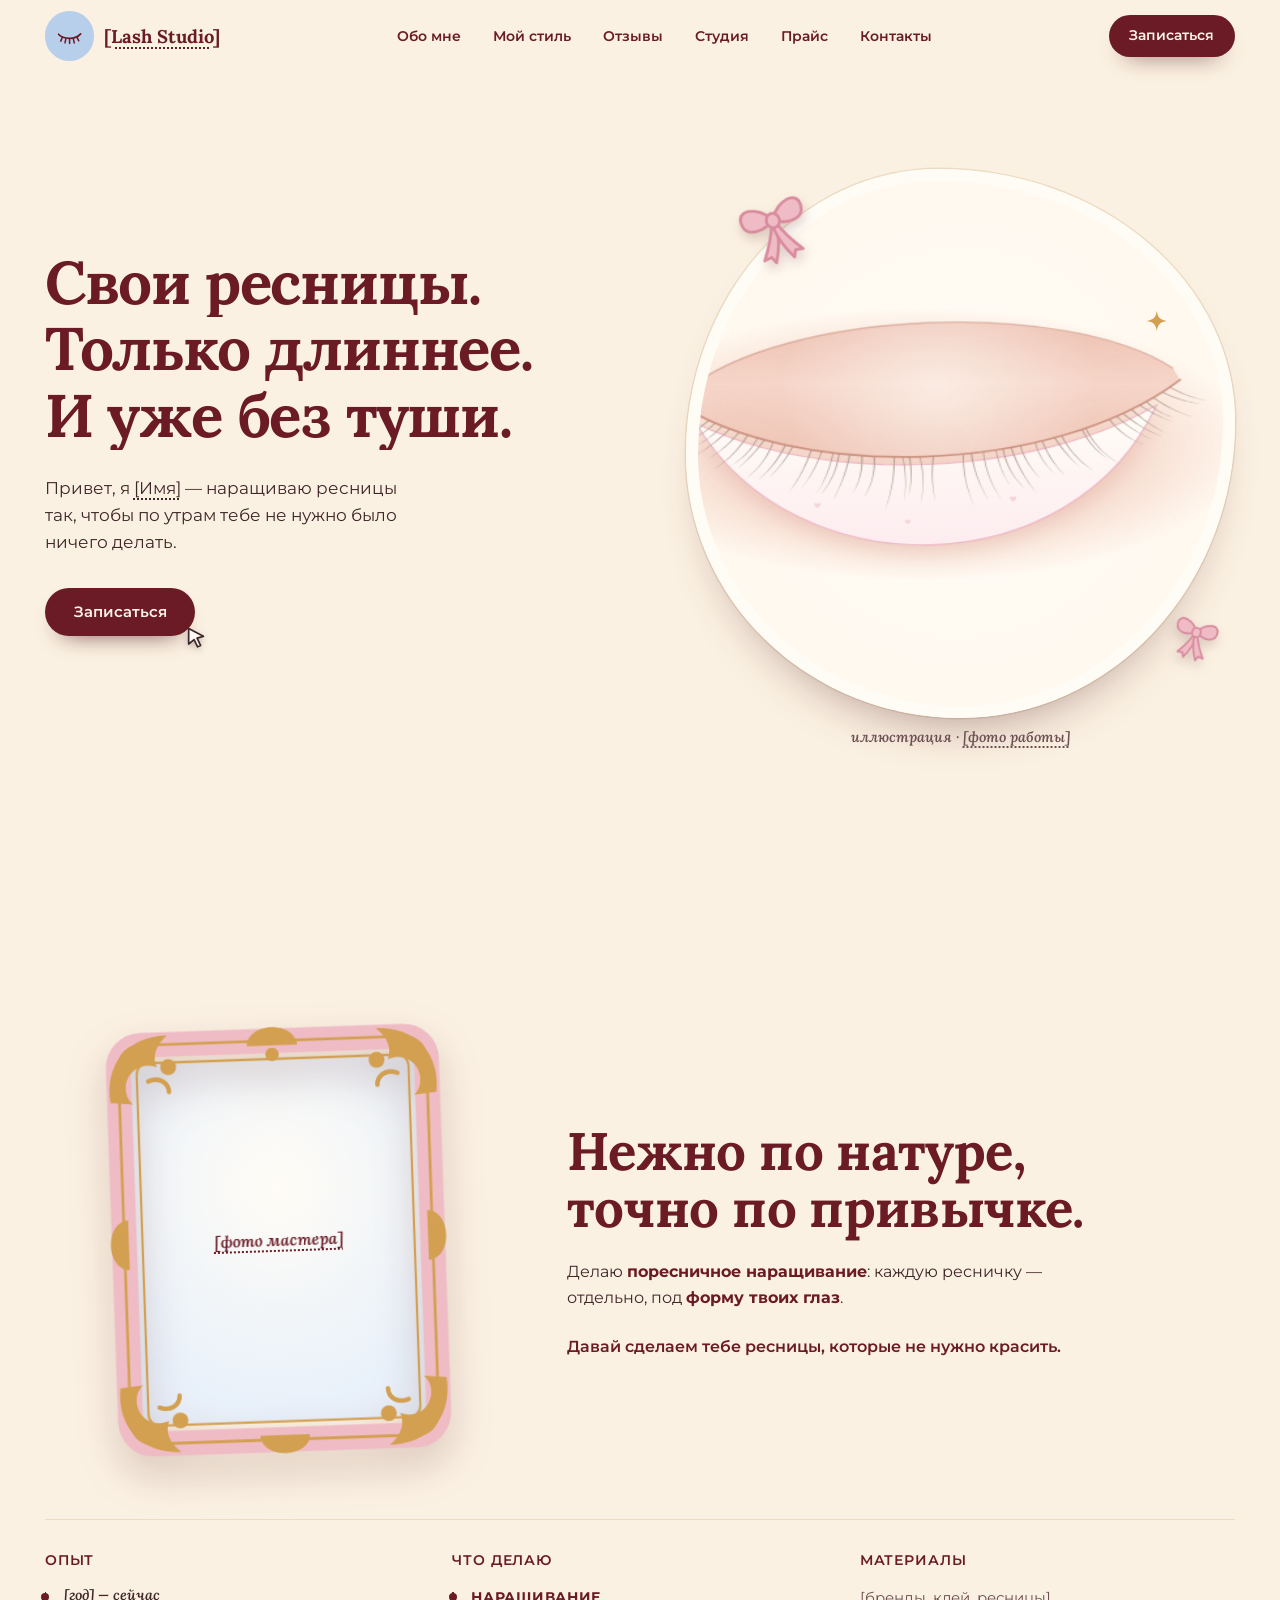
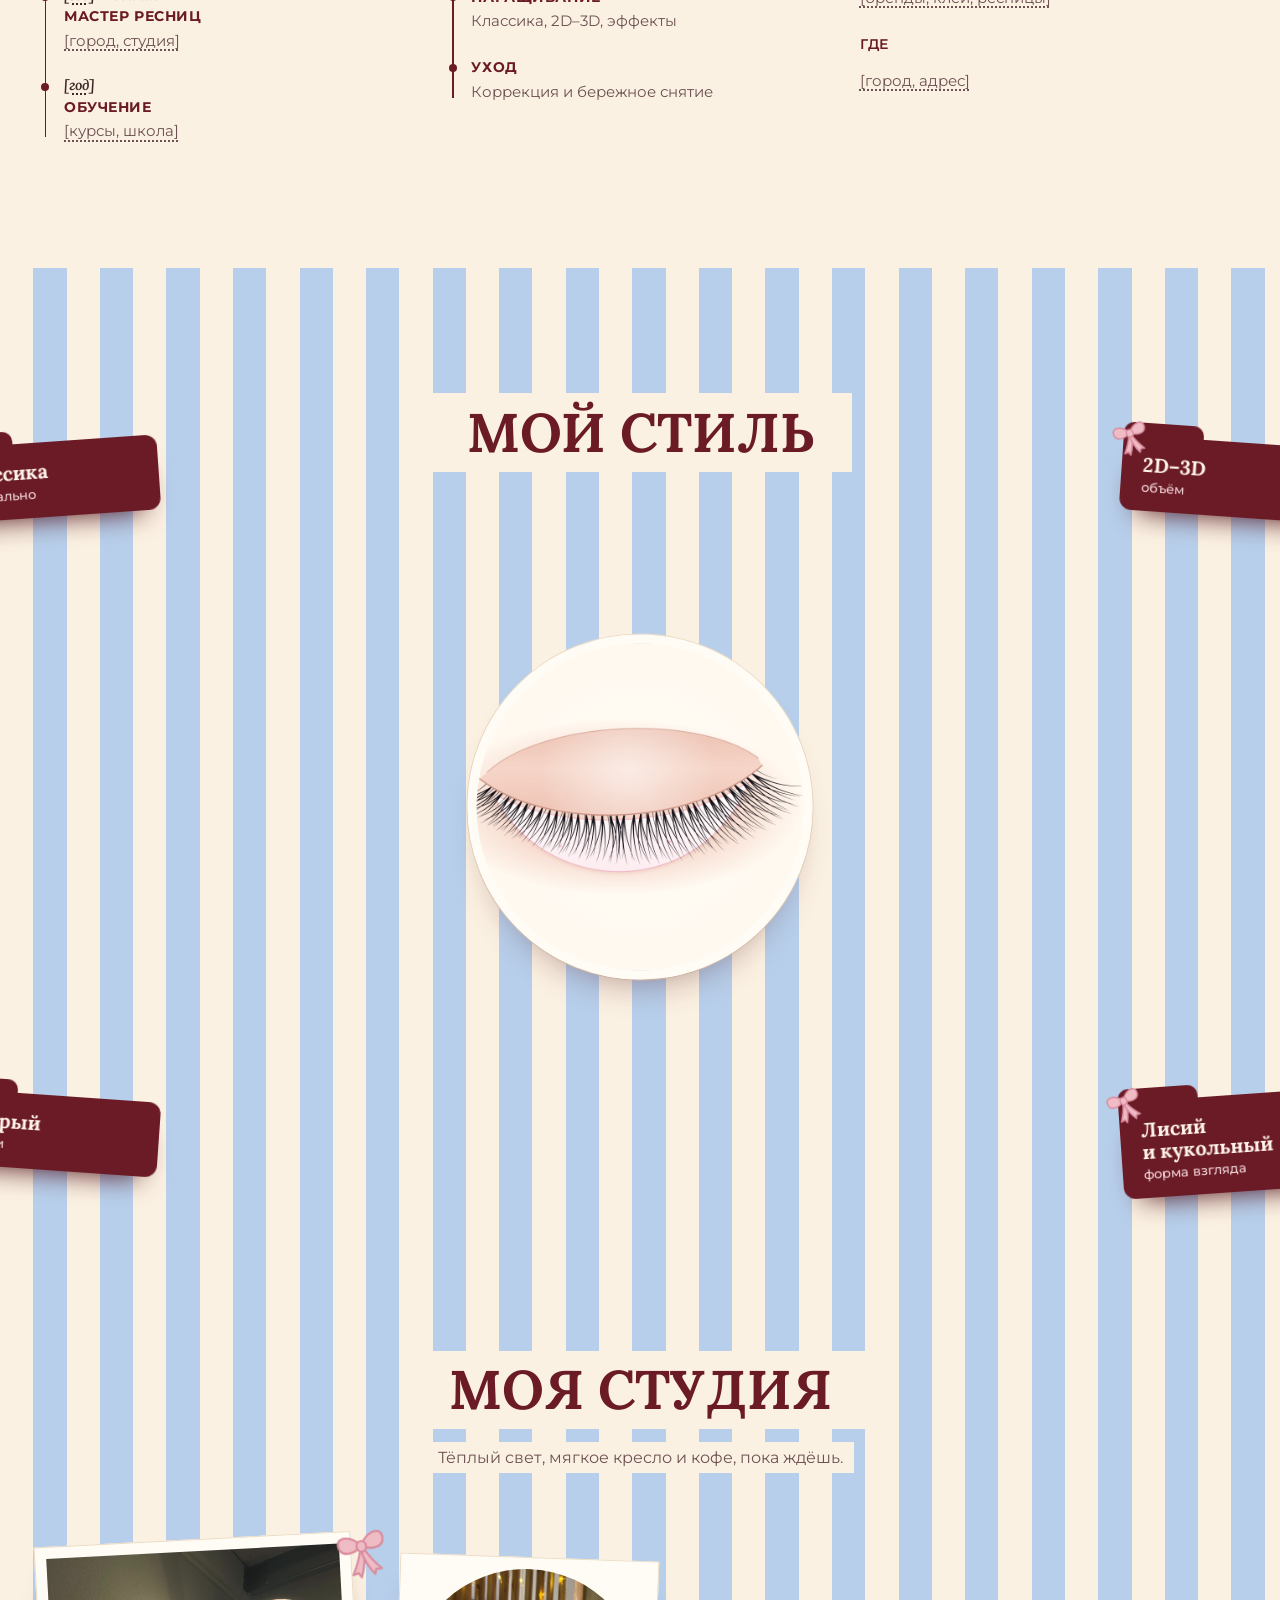
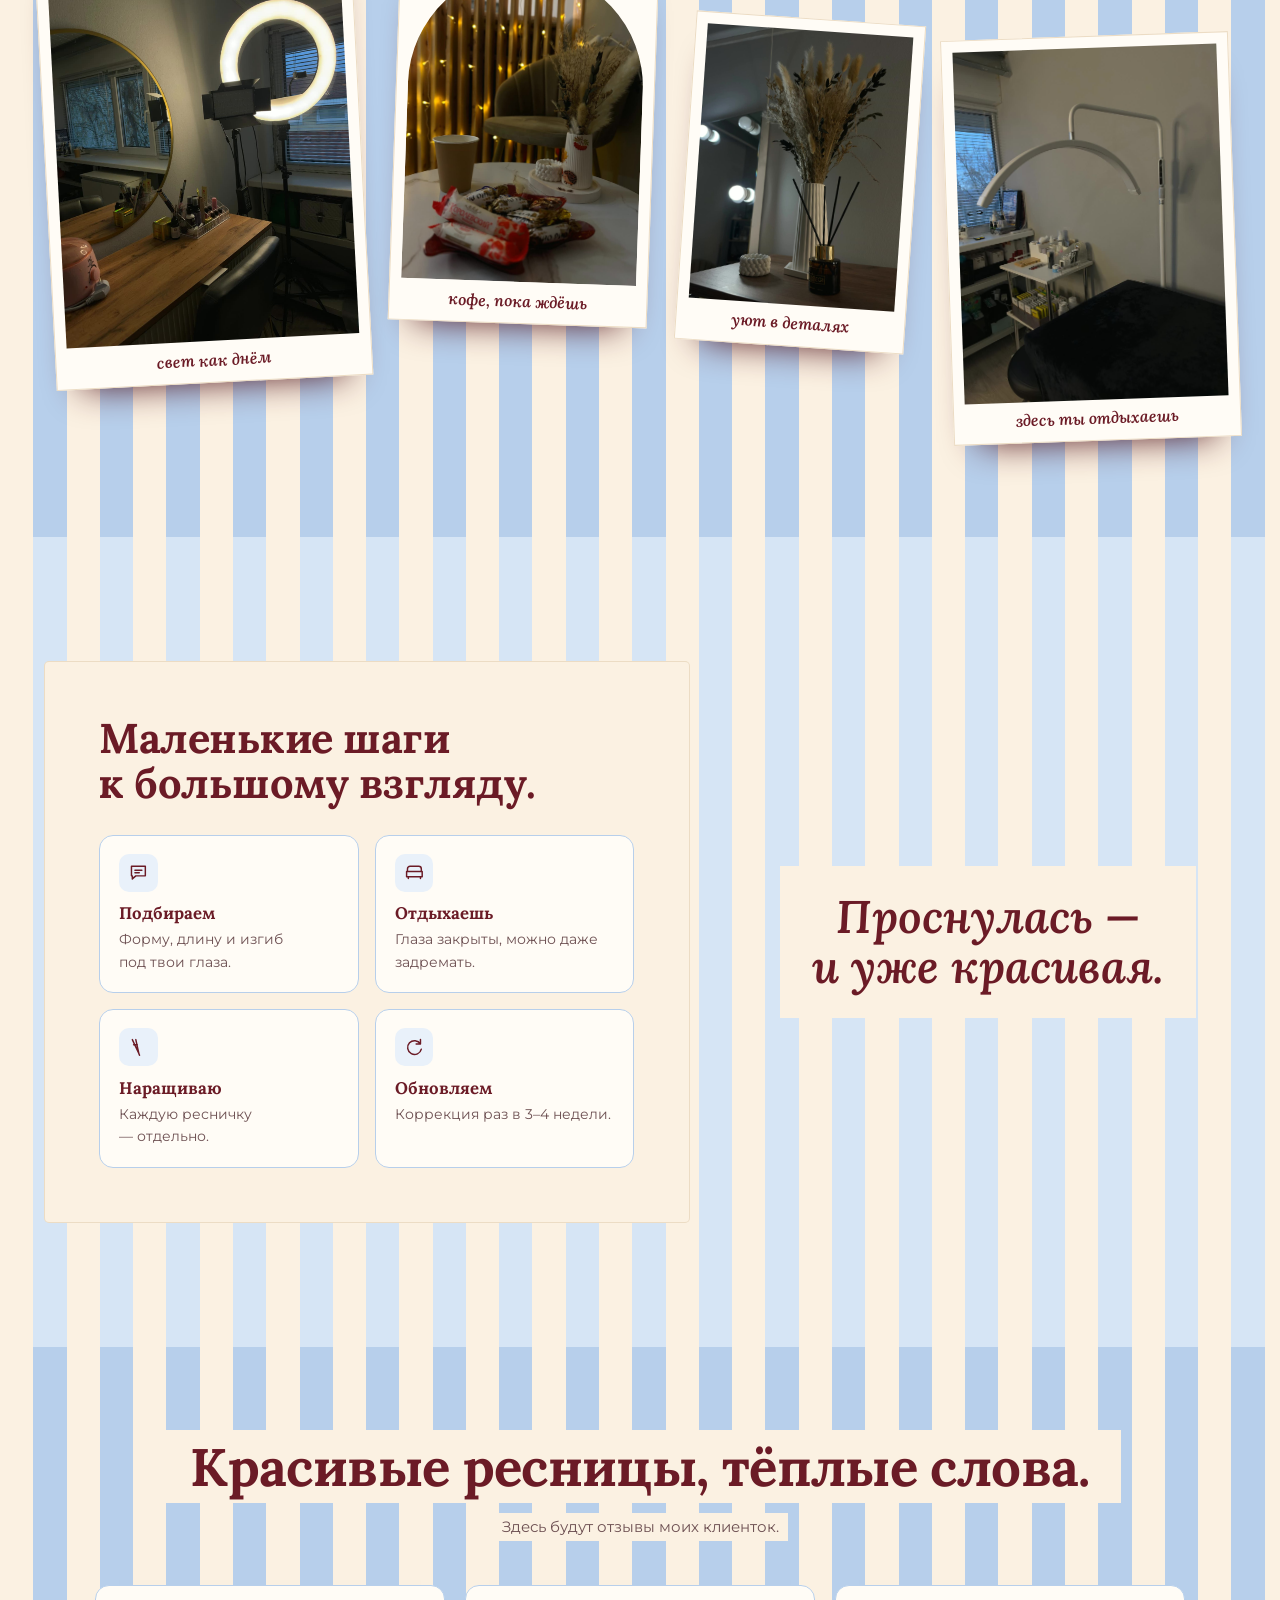
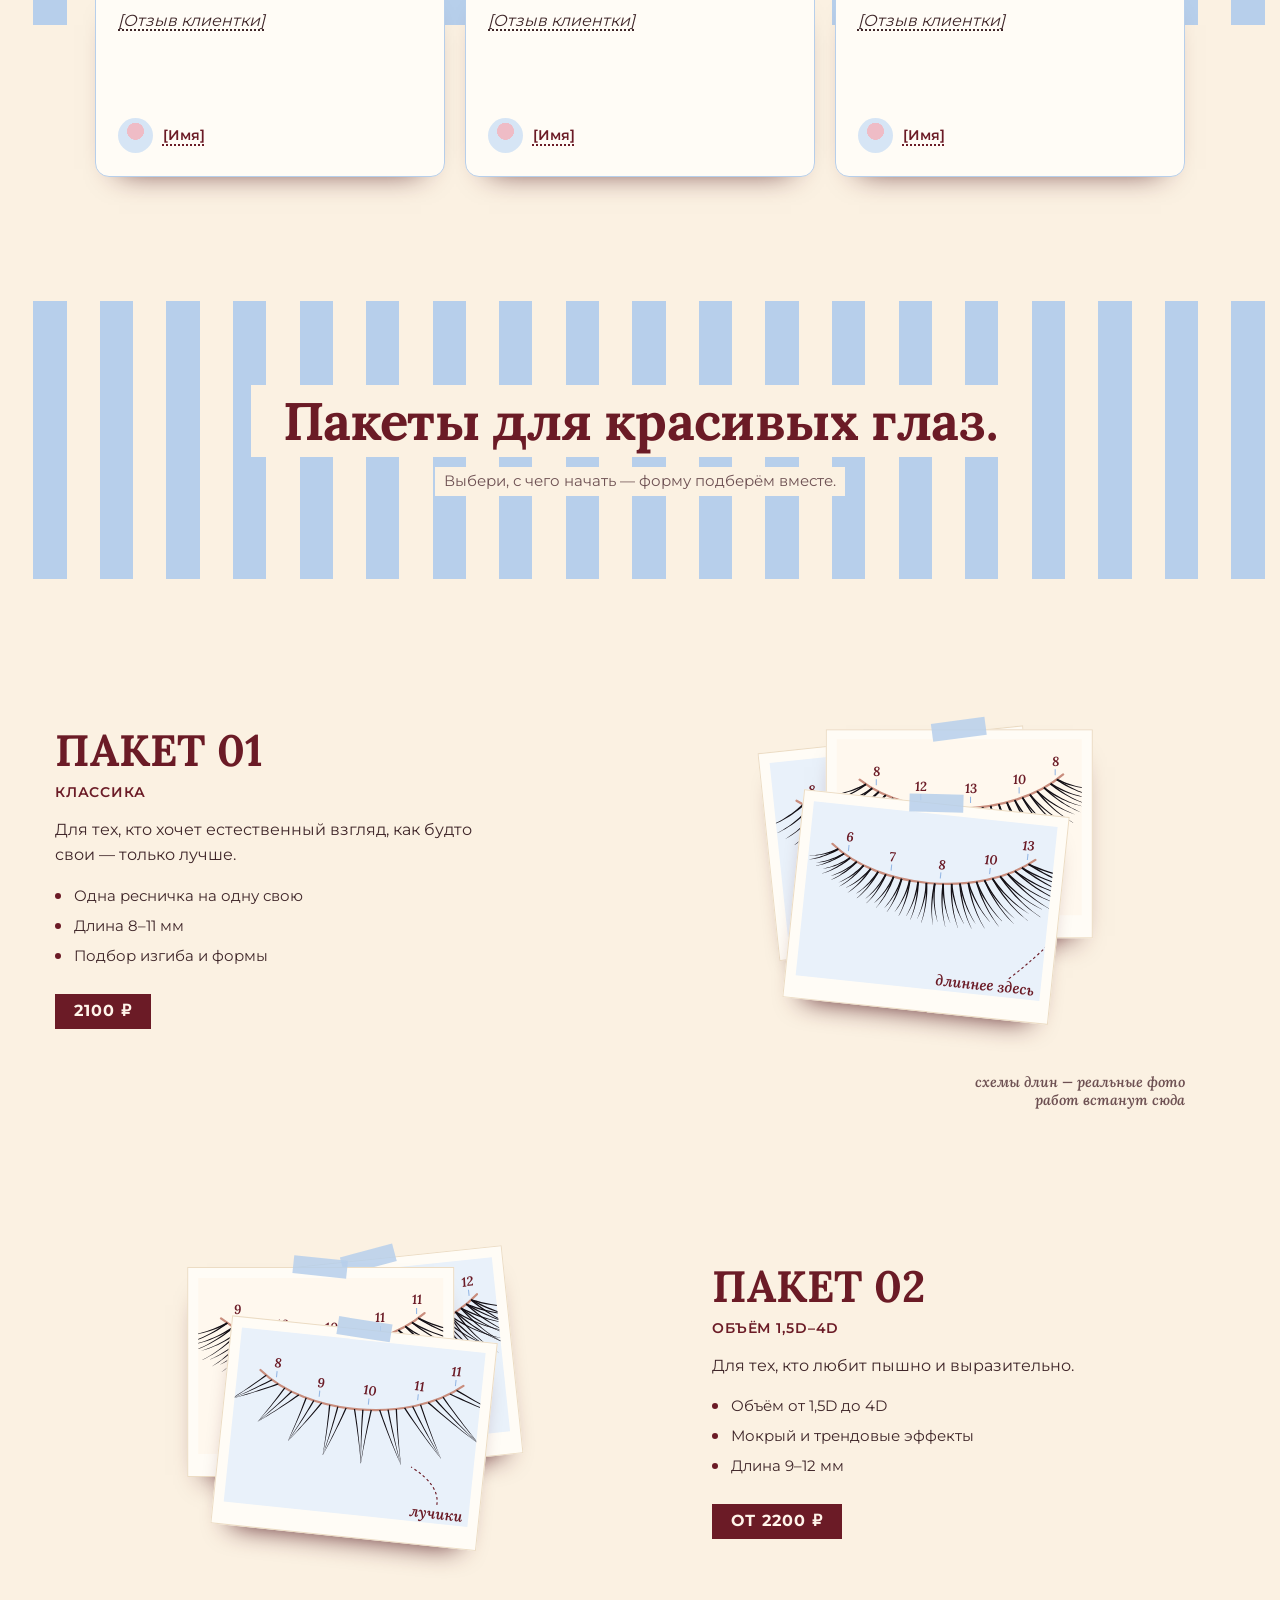
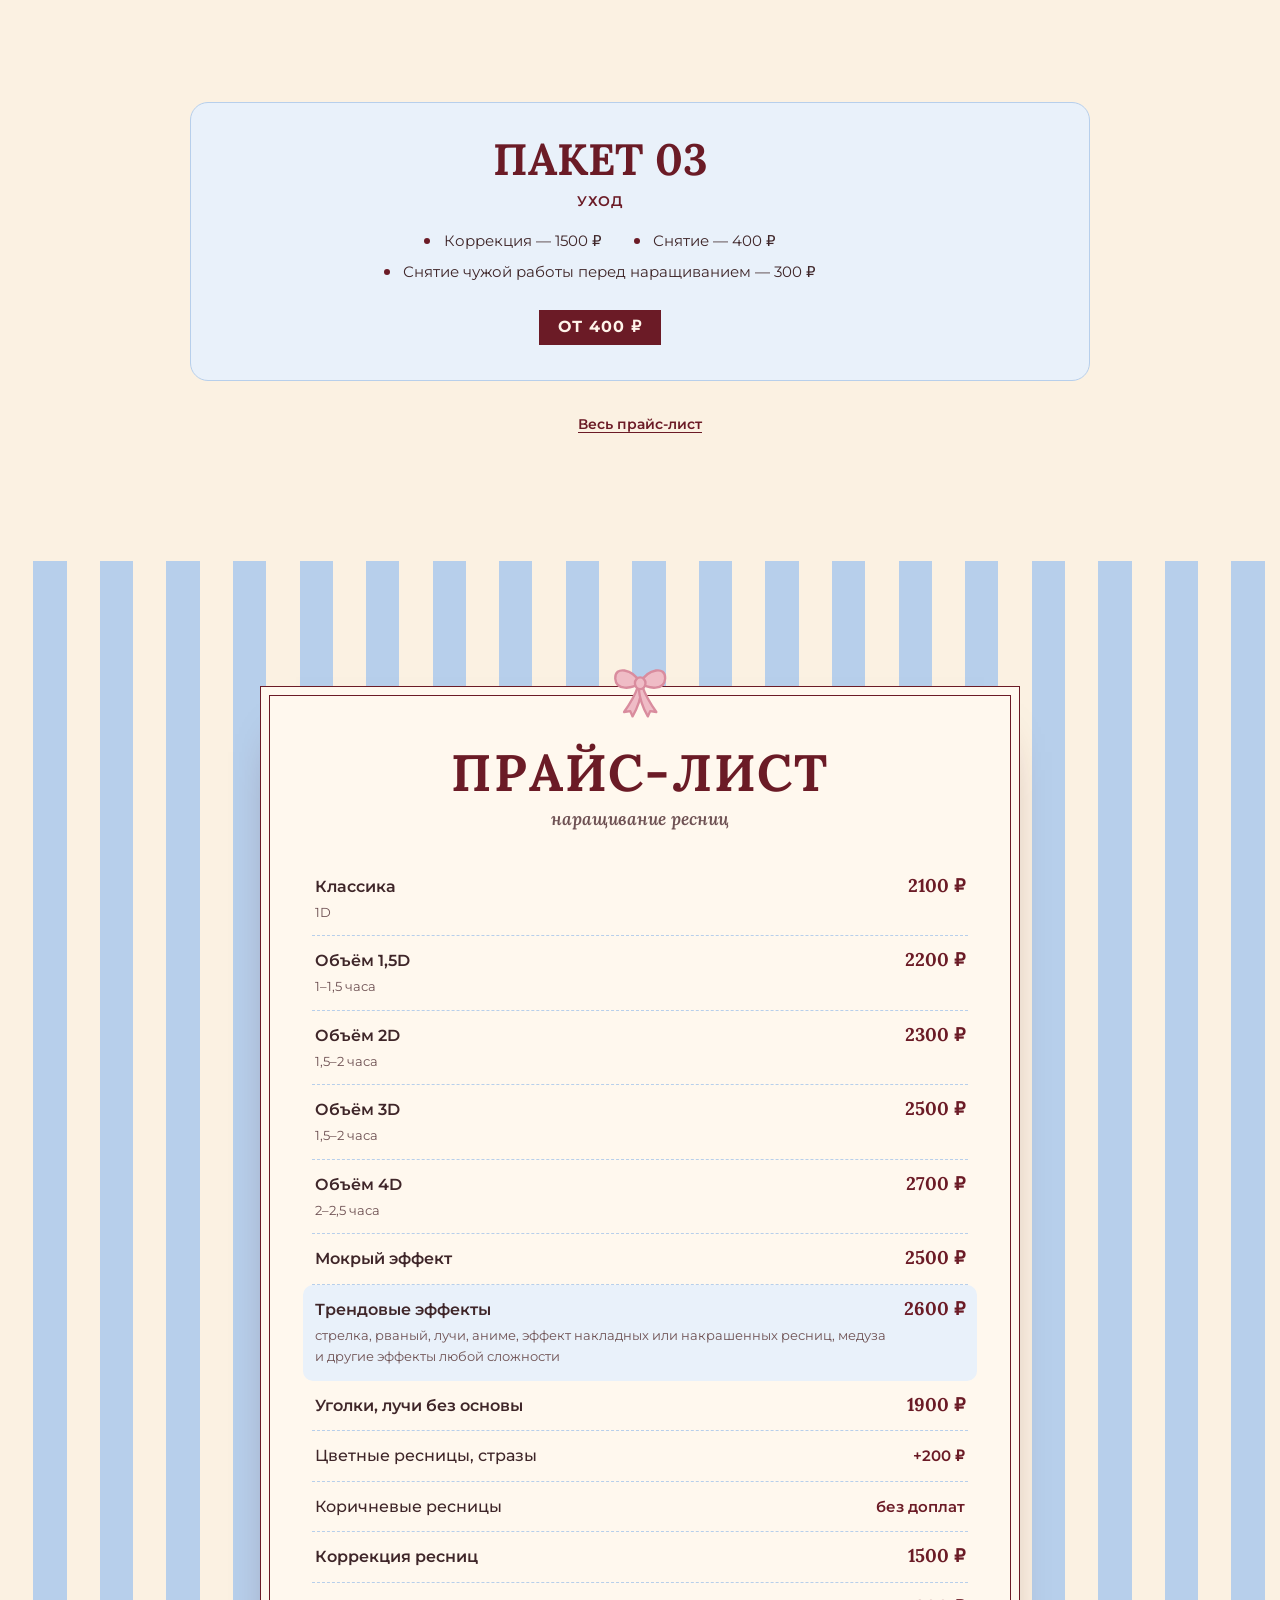
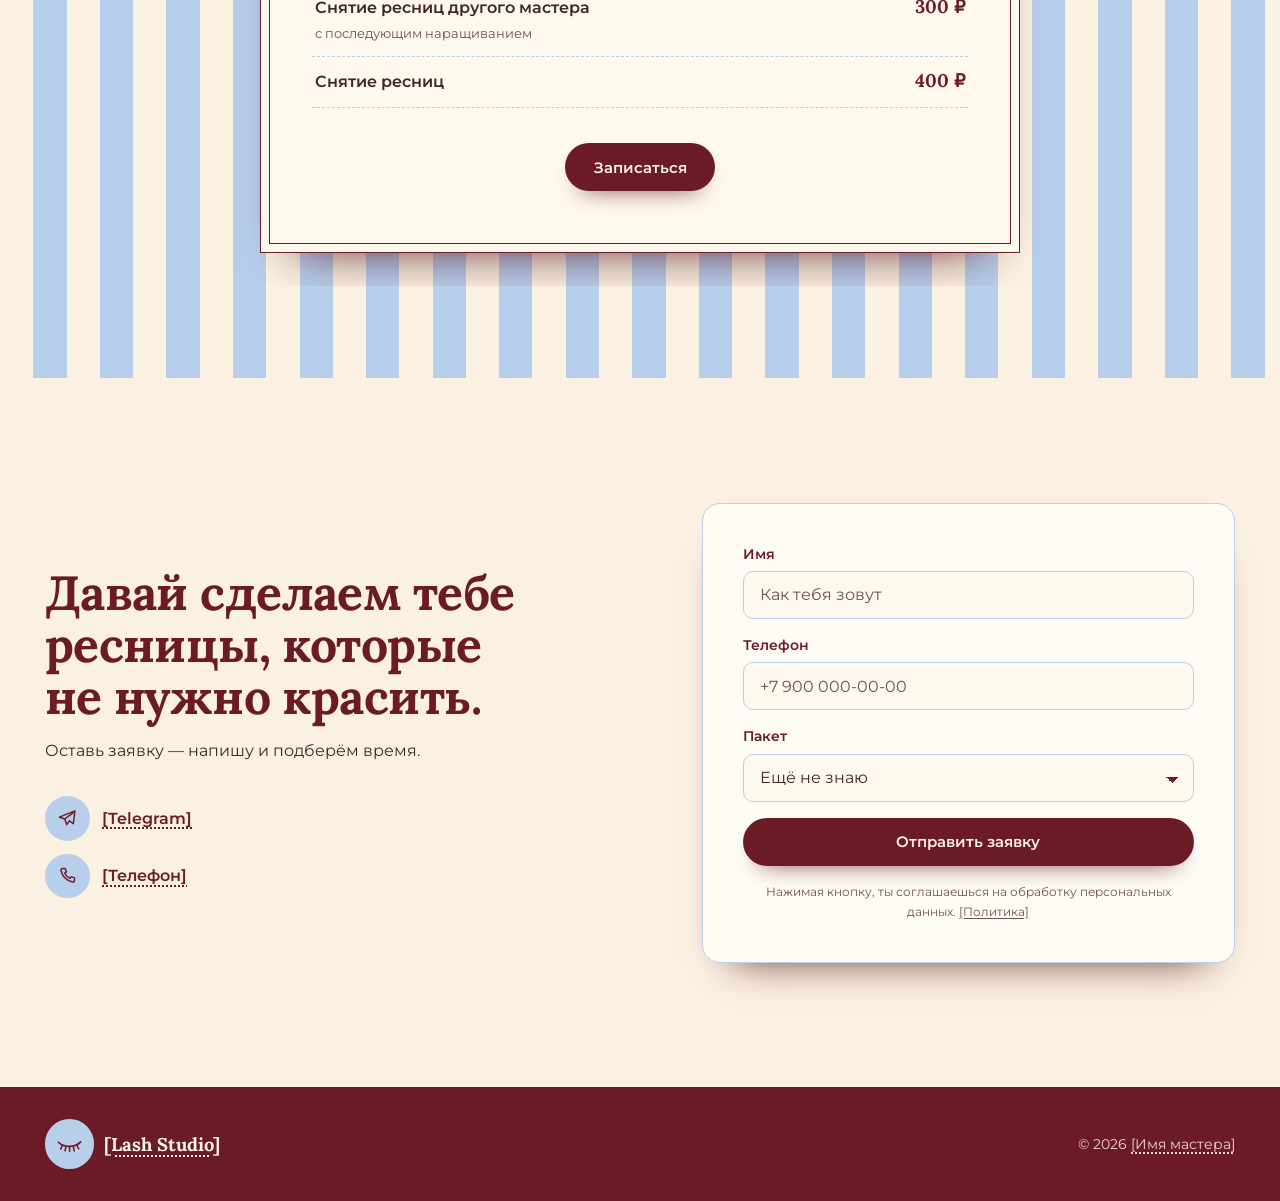
==== commit 9fa28fd0: "v2: live lash loop in hero, full price list, studio photo wall Hero sticker now loops a slow lash-ex" ====
--- a/v2/index.html
+++ b/v2/index.html
@@ -39,7 +39,8 @@
         <li><a href="#about">Обо мне</a></li>
         <li><a href="#style">Мой стиль</a></li>
         <li><a href="#reviews">Отзывы</a></li>
-        <li><a href="#packages">Пакеты</a></li>
+        <li><a href="#studio">Студия</a></li>
+        <li><a href="#price">Прайс</a></li>
         <li><a href="#zapis">Контакты</a></li>
       </ul>
     </nav>
@@ -59,8 +60,11 @@
         <a class="pill pill--cursor reveal" style="--d:0.6s" href="#zapis">Записаться<svg class="pill__cursor" aria-hidden="true"><use href="#i-cursor"/></svg></a>
       </div>
       <figure class="hero__sticker" data-parallax="-40">
-        <div class="sticker-cut">
-          <img src="../assets/img/eye-after.png" width="920" height="478" alt="Иллюстрация: закрытый глаз с пышными тёмными нарощенными ресницами">
+        <div class="sticker-cut sticker-cut--live">
+          <img class="sticker-cut__still" src="../assets/img/eye-after.png" width="920" height="478" alt="">
+          <canvas class="sticker-cut__live" data-eye-loop role="img" aria-label="Анимация: на закрытом глазу медленно наращиваются ресницы — по одной, длиннее, пышнее и темнее"></canvas>
+          <!-- Своё видео: положите файл в v2/assets/video/hero.mp4 и раскомментируйте строку ниже.
+          <video class="sticker-cut__video" data-hero-video src="assets/video/hero.mp4" autoplay muted loop playsinline></video> -->
         </div>
         <svg class="hero__bow hero__bow--a" aria-hidden="true"><use href="#i-bow"/></svg>
         <svg class="hero__bow hero__bow--b" aria-hidden="true"><use href="#i-bow"/></svg>
@@ -134,6 +138,19 @@
       </div>
     </section>
 
+    <!-- Студия -->
+    <section class="studio stripes" id="studio" aria-labelledby="studio-title">
+      <h2 class="band-title" id="studio-title">Моя студия</h2>
+      <p class="studio__lead">Тёплый свет, мягкое кресло и&nbsp;кофе, пока ждёшь.</p>
+      <div class="studio__wall" data-progress>
+        <figure class="snap snap--tall" style="--r:-3deg;--s:-60"><img src="assets/studio/studio-1.jpg" width="1100" height="1467" alt="Рабочее место: большое круглое зеркало, кольцевая лампа и стол с материалами" loading="lazy"><figcaption>свет как днём</figcaption></figure>
+        <figure class="snap snap--arch" style="--r:2deg;--s:40"><img src="assets/studio/studio-2.jpg" width="1100" height="1467" alt="Уголок для гостей: кофе, сладости, ваза с сухоцветами и гирлянда" loading="lazy"><figcaption>кофе, пока ждёшь</figcaption></figure>
+        <figure class="snap" style="--r:4deg;--s:-30"><img src="assets/studio/studio-3.jpg" width="1100" height="1467" alt="Сухоцветы в белой вазе и аромадиффузор у зеркала" loading="lazy"><figcaption>уют в&nbsp;деталях</figcaption></figure>
+        <figure class="snap snap--wide" style="--r:-2deg;--s:70"><img src="assets/studio/studio-4.jpg" width="1100" height="1467" alt="Кушетка, лампа-полумесяц и столик с ресницами и инструментами" loading="lazy"><figcaption>здесь ты отдыхаешь</figcaption></figure>
+        <svg class="studio__bow" aria-hidden="true"><use href="#i-bow"/></svg>
+      </div>
+    </section>
+
     <!-- Как проходит -->
     <section class="steps stripes stripes--soft" aria-labelledby="steps-title">
       <div class="steps__inner">
@@ -174,7 +191,7 @@
           <p class="pkg__name">Классика</p>
           <p class="pkg__desc">Для тех, кто хочет естественный взгляд, как будто свои — только лучше.</p>
           <ul class="pkg__list"><li>Одна ресничка на одну свою</li><li>Длина 8–11&nbsp;мм</li><li>Подбор изгиба и&nbsp;формы</li></ul>
-          <a class="price" href="#zapis" data-effect="Классика">От <span class="stub">[цена]</span>&nbsp;₽</a>
+          <a class="price" href="#zapis" data-effect="Классика">2100&nbsp;₽</a>
         </div>
         <div class="collage">
           <figure class="clip" style="--x:4%;--y:6%;--r:-6deg;--i:0" data-lashmap="classic"></figure>
@@ -187,10 +204,10 @@
       <article class="pkg pkg--flip" data-progress>
         <div class="pkg__text">
           <h3 class="pkg__num">Пакет 02</h3>
-          <p class="pkg__name">Объём 2D–3D</p>
+          <p class="pkg__name">Объём 1,5D–4D</p>
           <p class="pkg__desc">Для тех, кто любит пышно и&nbsp;выразительно.</p>
-          <ul class="pkg__list"><li>Веер из 2–3 ресничек</li><li>Мокрый, лисий или кукольный эффект</li><li>Длина 9–12&nbsp;мм</li></ul>
-          <a class="price" href="#zapis" data-effect="3D">От <span class="stub">[цена]</span>&nbsp;₽</a>
+          <ul class="pkg__list"><li>Объём от 1,5D до 4D</li><li>Мокрый и трендовые эффекты</li><li>Длина 9–12&nbsp;мм</li></ul>
+          <a class="price" href="#zapis" data-effect="Объём 2D">От 2200&nbsp;₽</a>
         </div>
         <div class="collage">
           <figure class="clip" style="--x:44%;--y:4%;--r:6deg;--i:0" data-lashmap="3d"></figure>
@@ -203,11 +220,36 @@
         <div class="pkg__text">
           <h3 class="pkg__num">Пакет 03</h3>
           <p class="pkg__name">Уход</p>
-          <ul class="pkg__list pkg__list--row"><li>Коррекция через <span class="nowrap">3–4 недели</span></li><li>Бережное снятие</li></ul>
-          <a class="price" href="#zapis" data-effect="Коррекция">От <span class="stub">[цена]</span>&nbsp;₽</a>
+          <ul class="pkg__list pkg__list--row"><li>Коррекция — 1500&nbsp;₽</li><li>Снятие — 400&nbsp;₽</li><li>Снятие чужой работы перед наращиванием — 300&nbsp;₽</li></ul>
+          <a class="price" href="#zapis" data-effect="Коррекция">От 400&nbsp;₽</a>
         </div>
       </article>
-      <p class="packages__stub"><span class="stub">[проверить список услуг и цены]</span></p>
+      <p class="packages__stub"><a href="#price">Весь прайс-лист</a></p>
+    </section>
+
+    <!-- Прайс -->
+    <section class="price-list" id="price" aria-labelledby="price-title" data-reveal="menu">
+      <div class="menu">
+        <svg class="menu__bow" aria-hidden="true"><use href="#i-bow"/></svg>
+        <h2 class="menu__title" id="price-title">Прайс-лист</h2>
+        <p class="menu__sub">наращивание ресниц</p>
+        <dl class="menu__list">
+          <div class="menu__row"><dt>Классика <small>1D</small></dt><dd>2100 ₽</dd></div>
+          <div class="menu__row"><dt>Объём 1,5D <small>1–1,5 часа</small></dt><dd>2200 ₽</dd></div>
+          <div class="menu__row"><dt>Объём 2D <small>1,5–2 часа</small></dt><dd>2300 ₽</dd></div>
+          <div class="menu__row"><dt>Объём 3D <small>1,5–2 часа</small></dt><dd>2500 ₽</dd></div>
+          <div class="menu__row"><dt>Объём 4D <small>2–2,5 часа</small></dt><dd>2700 ₽</dd></div>
+          <div class="menu__row"><dt>Мокрый эффект</dt><dd>2500 ₽</dd></div>
+          <div class="menu__row menu__row--hit"><dt>Трендовые эффекты <small>стрелка, рваный, лучи, аниме, эффект накладных или накрашенных ресниц, медуза и другие эффекты любой сложности</small></dt><dd>2600 ₽</dd></div>
+          <div class="menu__row"><dt>Уголки, лучи без основы</dt><dd>1900 ₽</dd></div>
+          <div class="menu__row menu__row--add"><dt>Цветные ресницы, стразы</dt><dd>+200 ₽</dd></div>
+          <div class="menu__row menu__row--add"><dt>Коричневые ресницы</dt><dd>без доплат</dd></div>
+          <div class="menu__row"><dt>Коррекция ресниц</dt><dd>1500 ₽</dd></div>
+          <div class="menu__row"><dt>Снятие ресниц другого мастера <small>с последующим наращиванием</small></dt><dd>300 ₽</dd></div>
+          <div class="menu__row"><dt>Снятие ресниц</dt><dd>400 ₽</dd></div>
+        </dl>
+        <a class="pill" href="#zapis">Записаться</a>
+      </div>
     </section>
 
     <!-- Запись -->
@@ -225,7 +267,7 @@
           <div class="field"><label for="f-name">Имя</label><input id="f-name" name="name" type="text" autocomplete="given-name" required placeholder="Как тебя зовут"><p class="field__error" id="f-name-err" hidden>Напиши, пожалуйста, имя</p></div>
           <div class="field"><label for="f-phone">Телефон</label><input id="f-phone" name="phone" type="tel" autocomplete="tel" inputmode="tel" required placeholder="+7 900 000-00-00"><p class="field__error" id="f-phone-err" hidden>Проверь номер: нужно хотя бы 10 цифр</p></div>
           <div class="field"><label for="f-effect">Пакет</label>
-            <select id="f-effect" name="effect"><option>Ещё не знаю</option><option>Классика</option><option>2D</option><option>3D</option><option>Коррекция</option><option>Снятие</option></select>
+            <select id="f-effect" name="effect"><option>Ещё не знаю</option><option>Классика</option><option>Объём 1,5D</option><option>Объём 2D</option><option>Объём 3D</option><option>Объём 4D</option><option>Мокрый эффект</option><option>Трендовые эффекты</option><option>Уголки, лучи</option><option>Коррекция</option><option>Снятие</option></select>
           </div>
           <button class="pill pill--wide" type="submit"><span class="form__label">Отправить заявку</span></button>
           <p class="form__legal">Нажимая кнопку, ты соглашаешься на обработку персональных данных. <a href="#" data-stub="policy">[Политика]</a></p>
--- a/v2/css/v2.css
+++ b/v2/css/v2.css
@@ -139,7 +139,8 @@
   box-shadow: 0 30px 50px -30px rgb(78 18 27 / 0.45), 0 0 0 1.5px var(--stripe-pink);
   overflow: hidden;
 }
-.sticker-cut img { width: 118%; max-width: none; margin-inline: -9%; }
+.sticker-cut { position: relative; }
+.sticker-cut img { position: absolute; left: 50%; top: 50%; width: 118%; max-width: none; height: auto; translate: -50% -50%; }
 html.js .hero__sticker .sticker-cut { animation: pop 1.1s var(--ease-out) 0.2s both; }
 @keyframes pop { from { scale: 0.7; rotate: -10deg; opacity: 0; } to { scale: 1; rotate: 0deg; opacity: 1; } }
 .hero__bow { position: absolute; color: var(--rose-soft); filter: drop-shadow(0 6px 6px rgb(78 18 27 / 0.18)); animation: sway 4s ease-in-out infinite alternate; }
@@ -404,3 +405,88 @@
 @media (prefers-reduced-motion: reduce) {
   *, *::before, *::after { animation-duration: 0.01ms !important; animation-iteration-count: 1 !important; transition-duration: 0.01ms !important; transition-delay: 0s !important; }
 }
+
+/* ---------- Живой стикер в hero ---------- */
+.sticker-cut--live canvas,
+.sticker-cut--live video { position: absolute; left: 50%; top: 50%; width: 132%; height: 82%; translate: -50% -50%; }
+.sticker-cut--live video { width: 100%; height: 100%; object-fit: cover; }
+html.js .sticker-cut__still { display: none; }
+html:not(.js) .sticker-cut__live { display: none; }
+
+/* ---------- Студия ---------- */
+.studio { padding: var(--sec) var(--pad); overflow: hidden; }
+.studio__lead { width: fit-content; margin: 0.8rem auto 0; padding: 0.15em 0.7em; background: var(--blush); color: var(--ink-soft); text-align: center; }
+.studio__wall {
+  --p: 0;
+  position: relative;
+  display: grid;
+  grid-template-columns: 1.1fr 0.9fr 0.8fr 1fr;
+  align-items: start;
+  gap: clamp(1rem, 2.5vw, 2.2rem);
+  max-width: 1200px;
+  margin: clamp(2.5rem, 5vw, 4rem) auto 0;
+}
+.snap {
+  margin: 0;
+  padding: 0.7rem 0.7rem 0;
+  background: var(--paper);
+  border: 1px solid var(--stripe-pink);
+  box-shadow: 0 24px 36px -26px var(--wine-deep);
+  rotate: var(--r);
+  translate: 0 calc((0.5 - var(--p)) * var(--s) * 1px);
+  transition: rotate 0.5s var(--ease-out), scale 0.5s var(--ease-out);
+}
+.snap img { width: 100%; height: auto; aspect-ratio: 3 / 4; object-fit: cover; }
+.snap figcaption { padding: 0.6rem 0.2rem 0.75rem; font: italic 600 1rem / 1.2 var(--font-display); color: var(--wine); text-align: center; }
+.snap--tall { margin-top: 2rem; }
+.snap--arch img { border-radius: 999px 999px 0 0; }
+.snap--wide { margin-top: 4rem; }
+.snap:nth-child(3) { margin-top: 6rem; }
+.snap:hover { rotate: 0deg; scale: 1.03; z-index: 2; }
+.studio__bow { position: absolute; top: -1.2rem; left: 24%; width: 4rem; height: 4rem; color: var(--rose-soft); rotate: -14deg; }
+html.js .studio__wall .snap { opacity: clamp(0, var(--p) * 2.5, 1); }
+
+/* ---------- Прайс-лист ---------- */
+.price-list { padding: var(--sec) var(--pad); background: repeating-linear-gradient(90deg, var(--blush) 0 var(--stripe-w), var(--stripe-blue) var(--stripe-w) calc(var(--stripe-w) * 2)); }
+.menu {
+  position: relative;
+  max-width: 760px;
+  margin-inline: auto;
+  padding: clamp(2.2rem, 1.5rem + 3vw, 3.8rem) clamp(1.2rem, 0.8rem + 3vw, 3.5rem);
+  background: var(--blush-light);
+  border: 1.5px solid var(--wine);
+  outline: 1px solid var(--wine);
+  outline-offset: -10px;
+  text-align: center;
+  box-shadow: 0 30px 50px -36px var(--wine-deep);
+}
+.menu__bow { position: absolute; top: -2.2rem; left: 50%; width: 4.4rem; height: 4.4rem; margin-left: -2.2rem; color: var(--rose-soft); }
+.menu__title { font: 700 clamp(2rem, 1.4rem + 2.4vw, 3.2rem) / 1 var(--font-display); letter-spacing: 0.04em; text-transform: uppercase; color: var(--wine); }
+.menu__sub { margin-top: 0.5rem; font: italic 600 1.1rem var(--font-display); color: var(--ink-soft); }
+.menu__list { margin: 2rem 0 2.2rem; text-align: left; }
+.menu__row {
+  display: grid;
+  grid-template-columns: 1fr auto;
+  align-items: baseline;
+  gap: 1rem;
+  padding: 0.75rem 0.2rem;
+  border-bottom: 1px dashed var(--stripe-blue);
+}
+.menu__row dt { font-weight: 600; color: var(--ink); }
+.menu__row dt small { display: block; margin-top: 0.15rem; font-weight: 400; font-size: 0.84rem; color: var(--ink-soft); }
+.menu__row dd { margin: 0; font: 700 1.15rem / 1 var(--font-display); color: var(--wine); white-space: nowrap; }
+.menu__row--hit { background: var(--powder-light); margin-inline: -0.6rem; padding-inline: 0.8rem; border-radius: 10px; border-bottom-color: transparent; }
+.menu__row--add dt { font-weight: 500; }
+.menu__row--add dd { font-family: var(--font-body); font-size: 0.95rem; font-weight: 600; }
+html.js [data-reveal="menu"] .menu { clip-path: inset(0 0 100% 0); transition: clip-path 1.2s var(--ease-out); }
+html.js [data-reveal="menu"] .menu__row { opacity: 0; translate: 0 10px; transition: opacity 0.5s, translate 0.6s var(--ease-out); }
+html.js [data-reveal="menu"].is-in .menu { clip-path: inset(-3rem -2rem -2rem -2rem); }
+html.js [data-reveal="menu"].is-in .menu__row { opacity: 1; translate: 0 0; }
+.menu__row:nth-child(1) { transition-delay: 0.3s; } .menu__row:nth-child(2) { transition-delay: 0.36s; } .menu__row:nth-child(3) { transition-delay: 0.42s; } .menu__row:nth-child(4) { transition-delay: 0.48s; } .menu__row:nth-child(5) { transition-delay: 0.54s; } .menu__row:nth-child(6) { transition-delay: 0.6s; } .menu__row:nth-child(7) { transition-delay: 0.66s; } .menu__row:nth-child(8) { transition-delay: 0.72s; } .menu__row:nth-child(9) { transition-delay: 0.78s; } .menu__row:nth-child(10) { transition-delay: 0.84s; } .menu__row:nth-child(11) { transition-delay: 0.9s; } .menu__row:nth-child(12) { transition-delay: 0.96s; } .menu__row:nth-child(13) { transition-delay: 1.02s; }
+.packages__stub a { color: var(--wine); font-weight: 600; }
+
+@media (max-width: 860px) {
+  .studio__wall { grid-template-columns: 1fr 1fr; }
+  .snap, .snap--tall, .snap--wide, .snap:nth-child(3) { margin-top: 0; }
+  .snap:nth-child(even) { margin-top: 2rem; }
+}
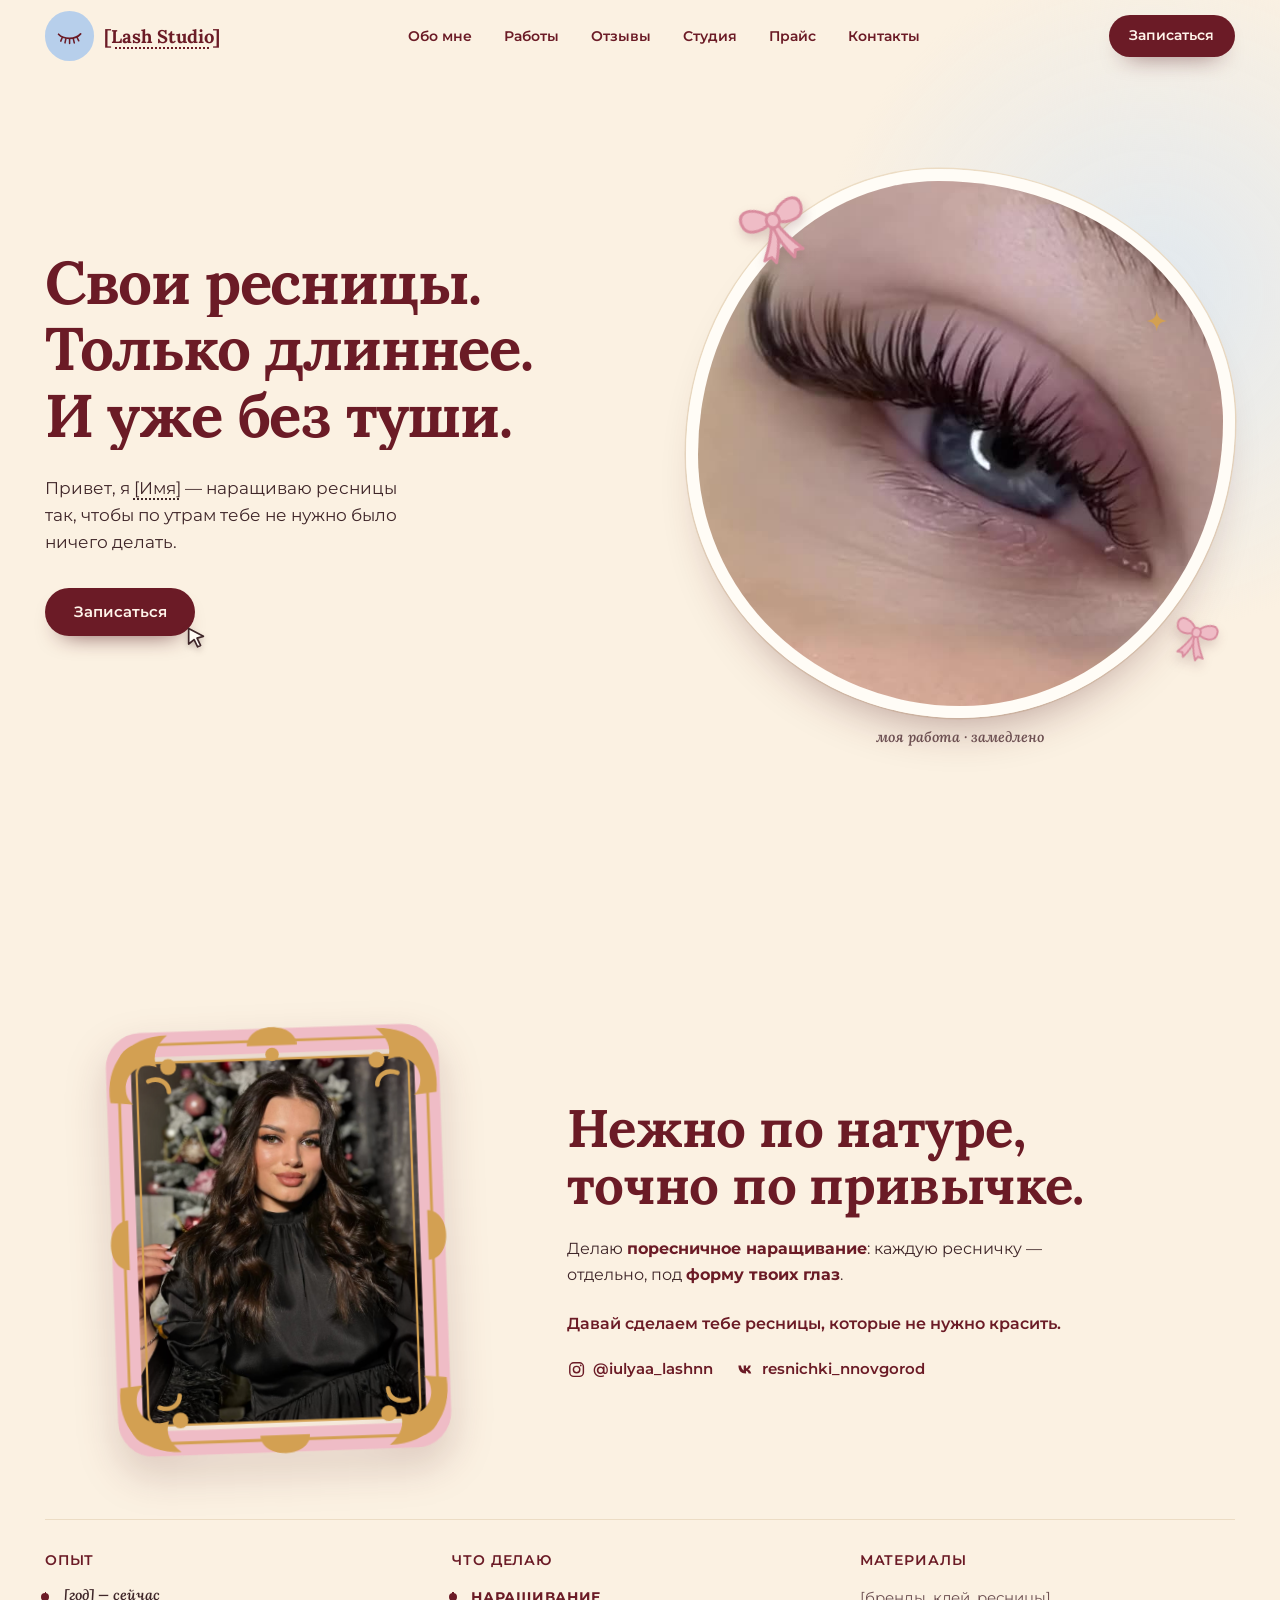
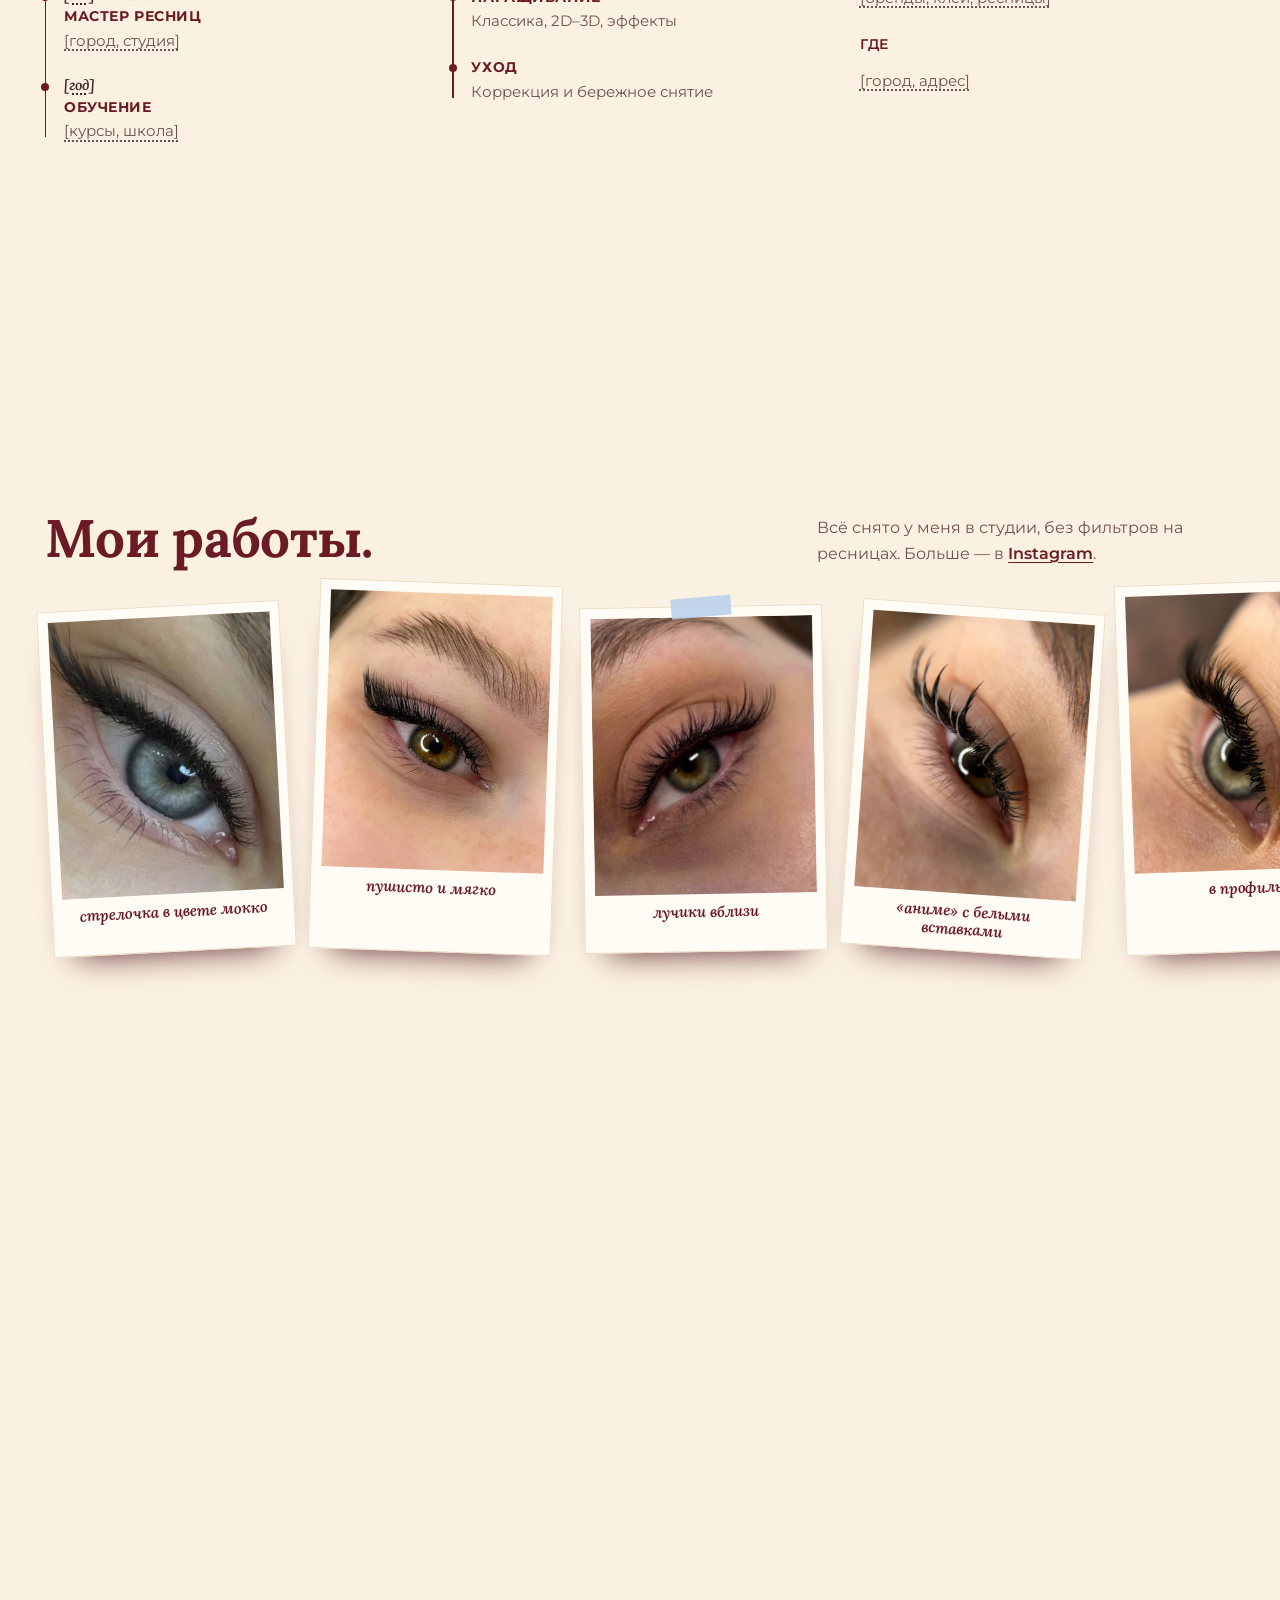
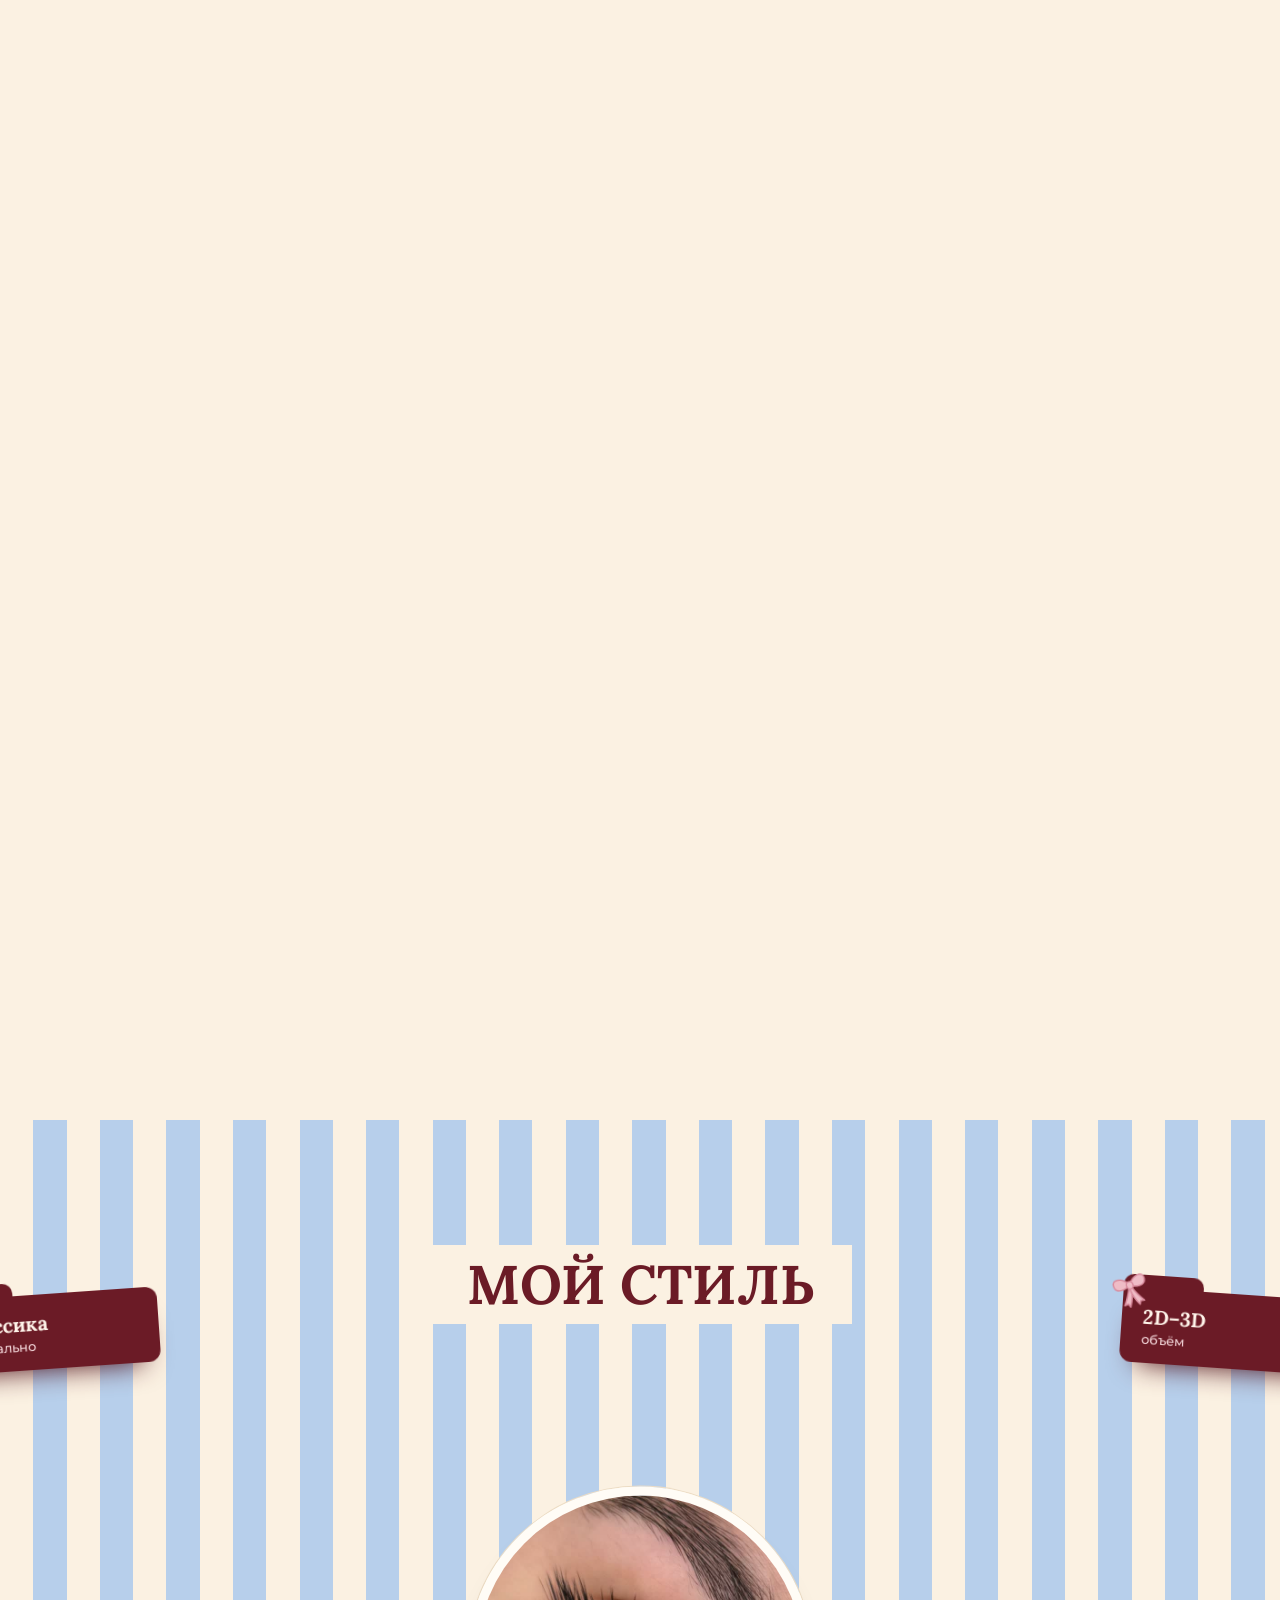
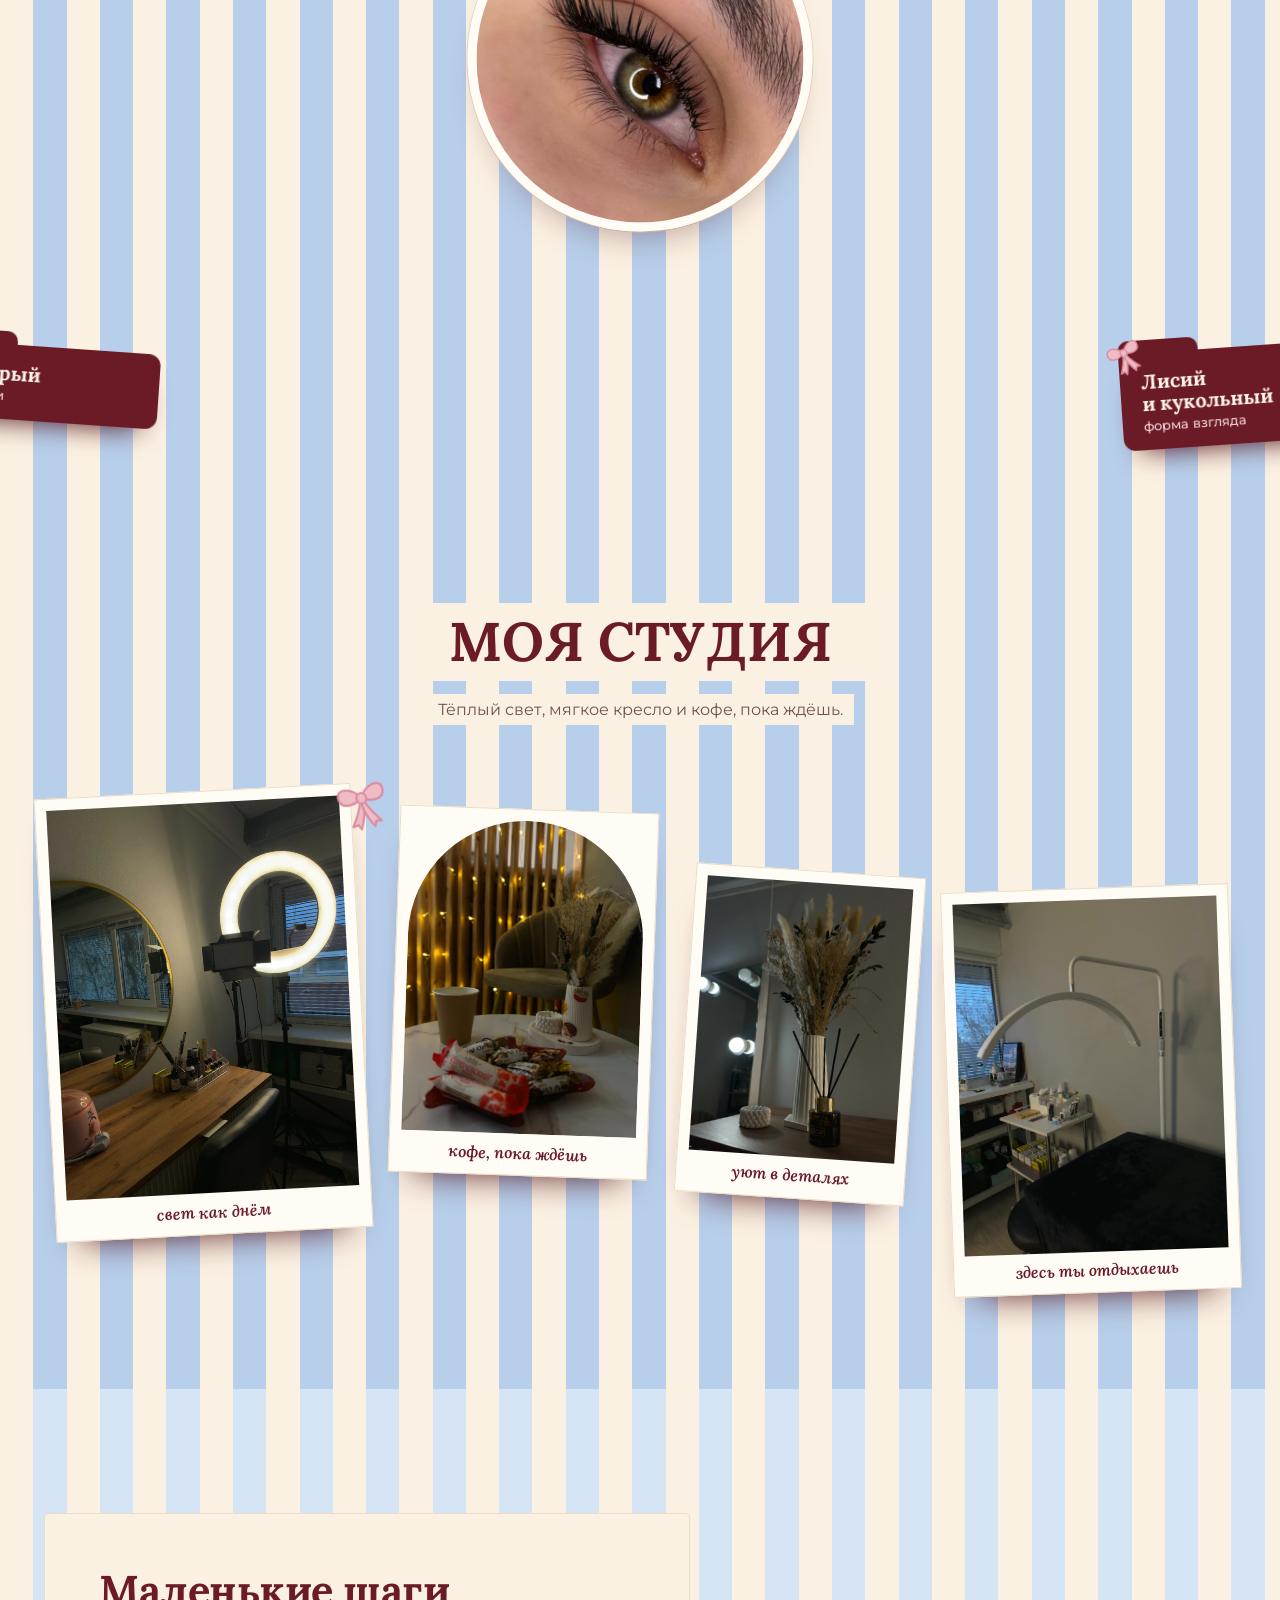
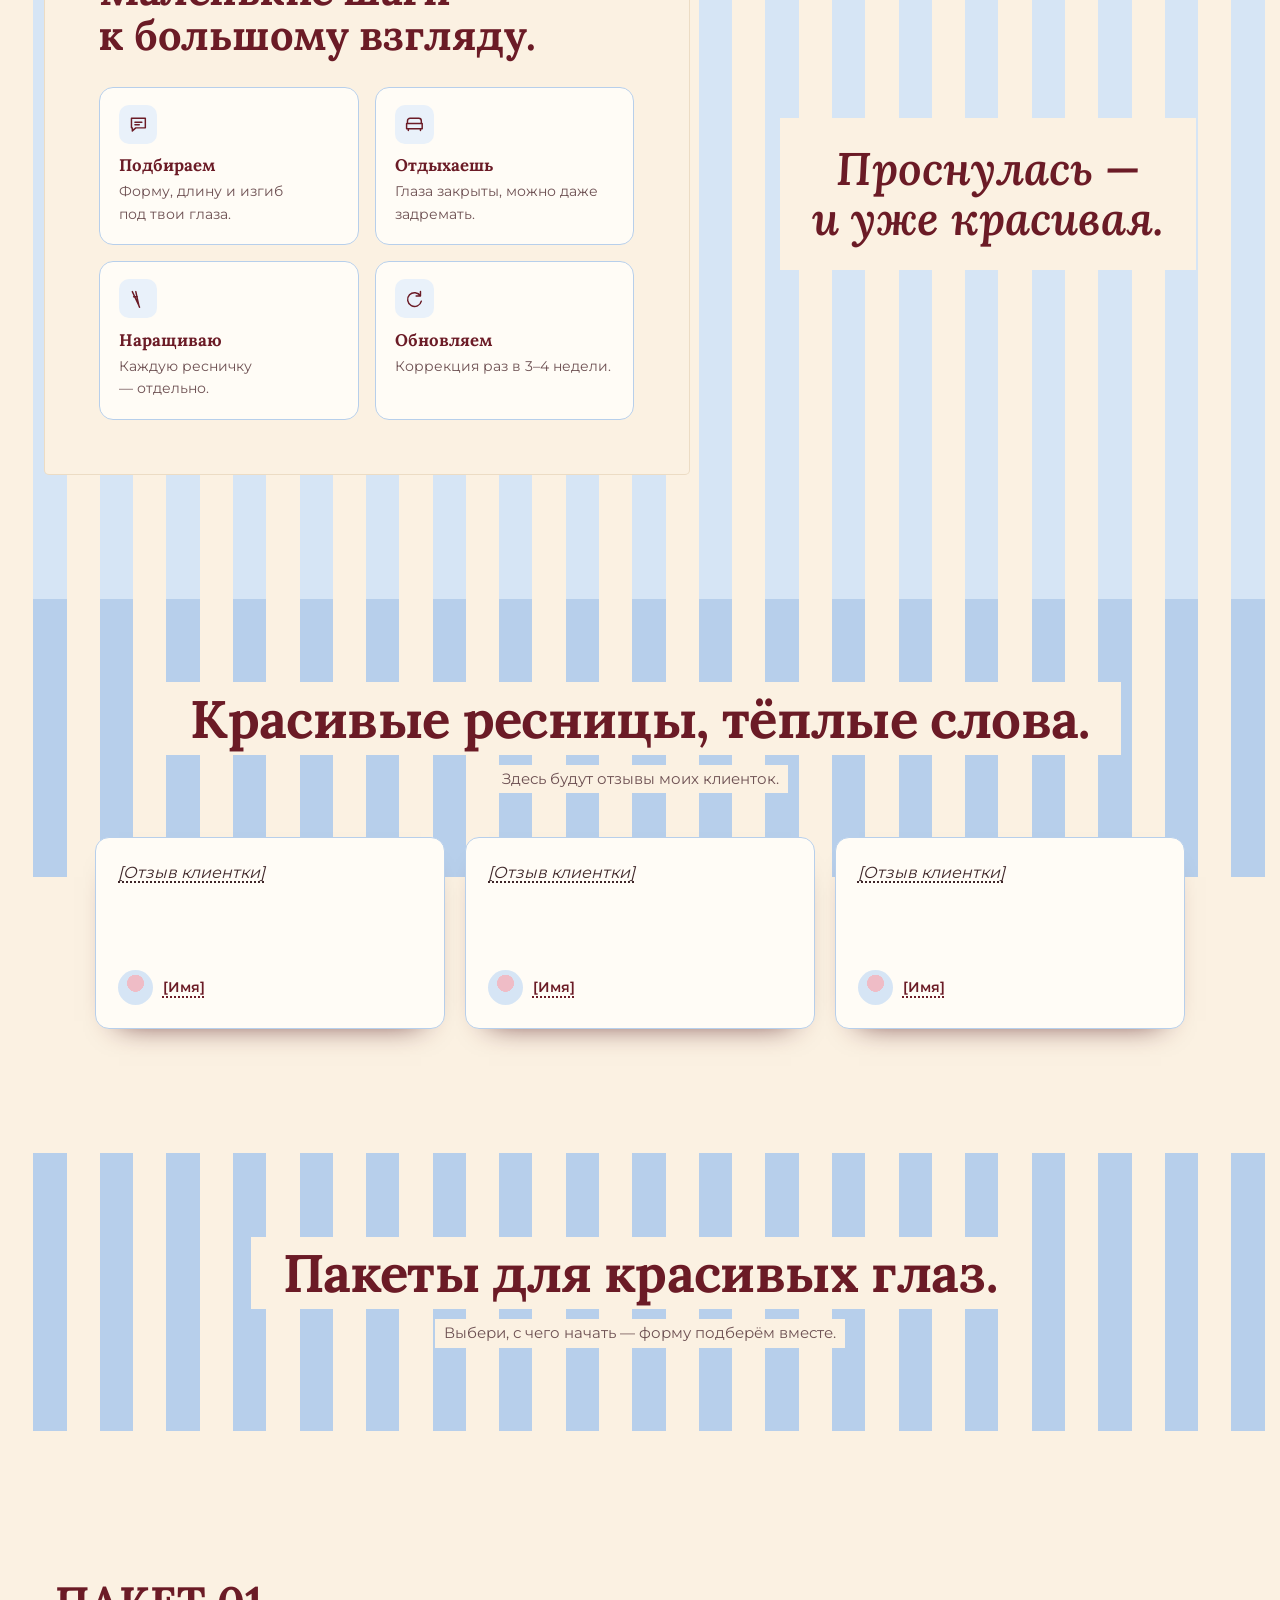
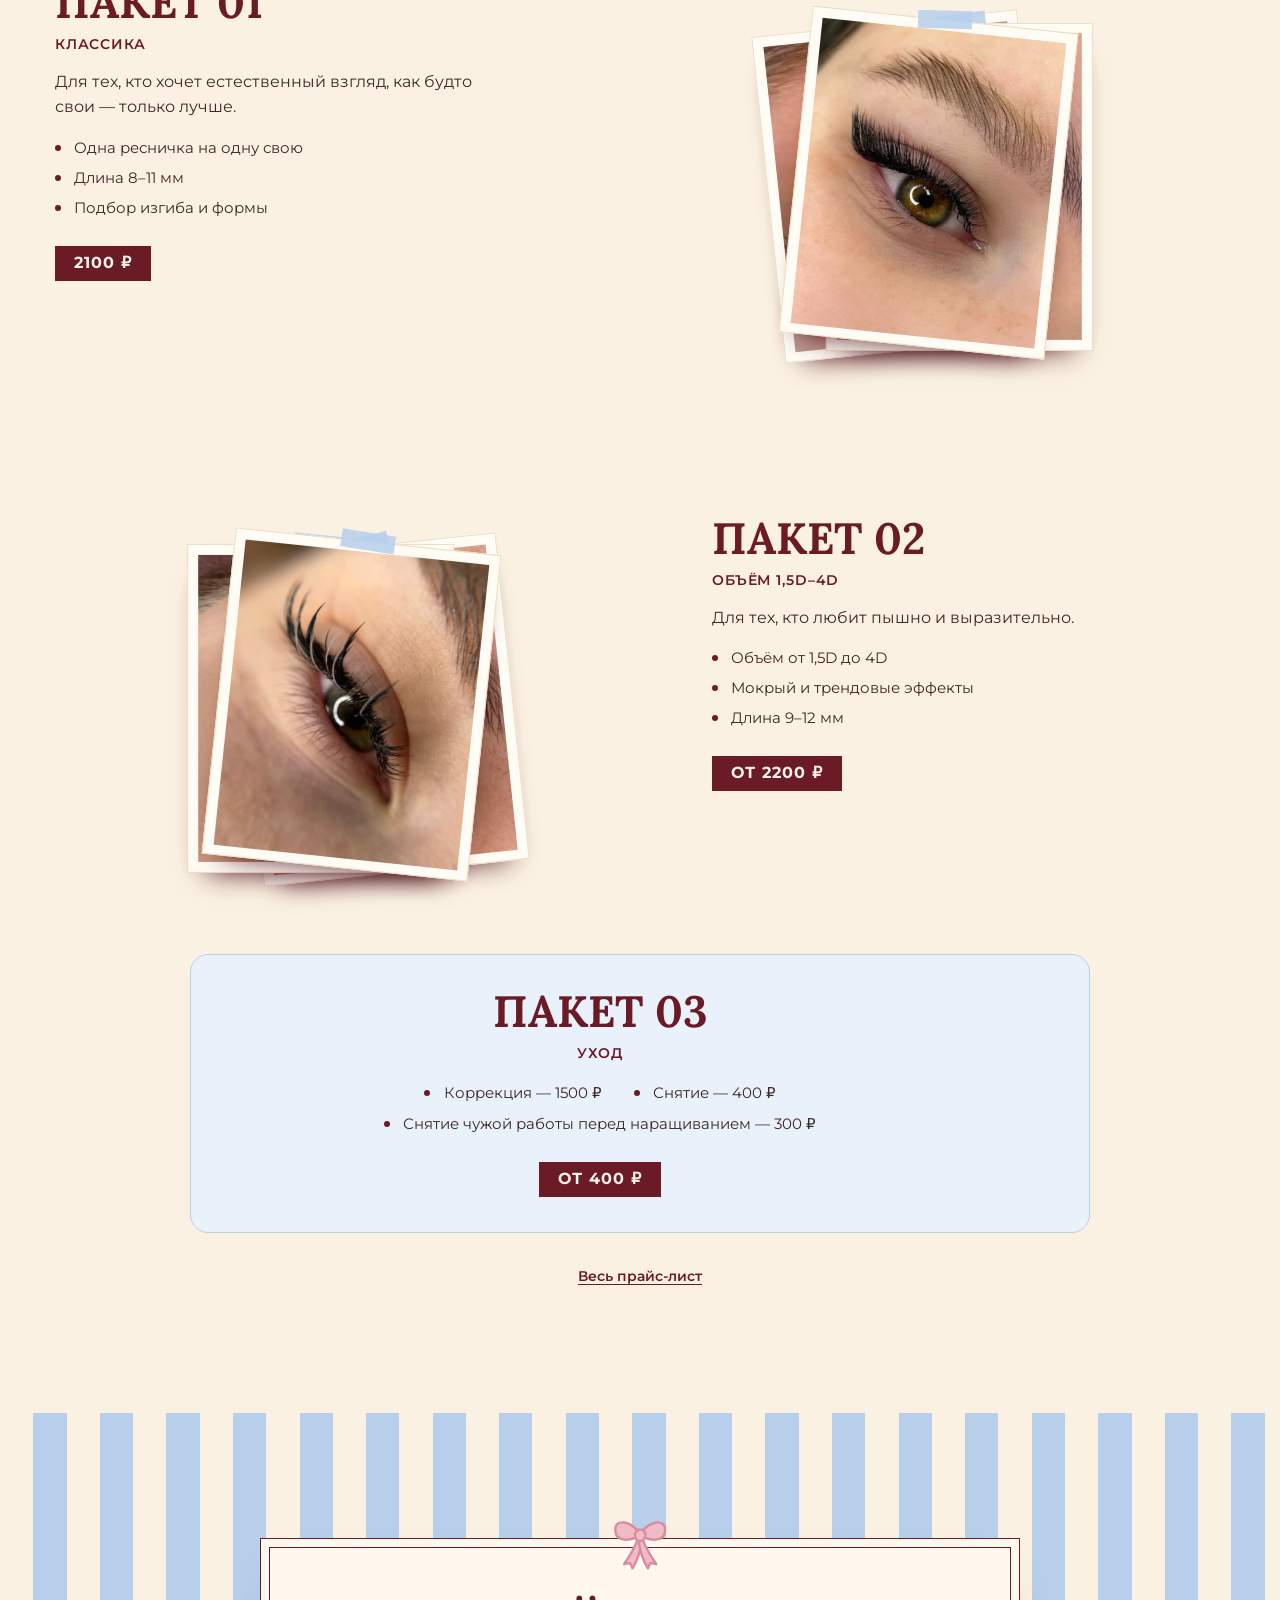
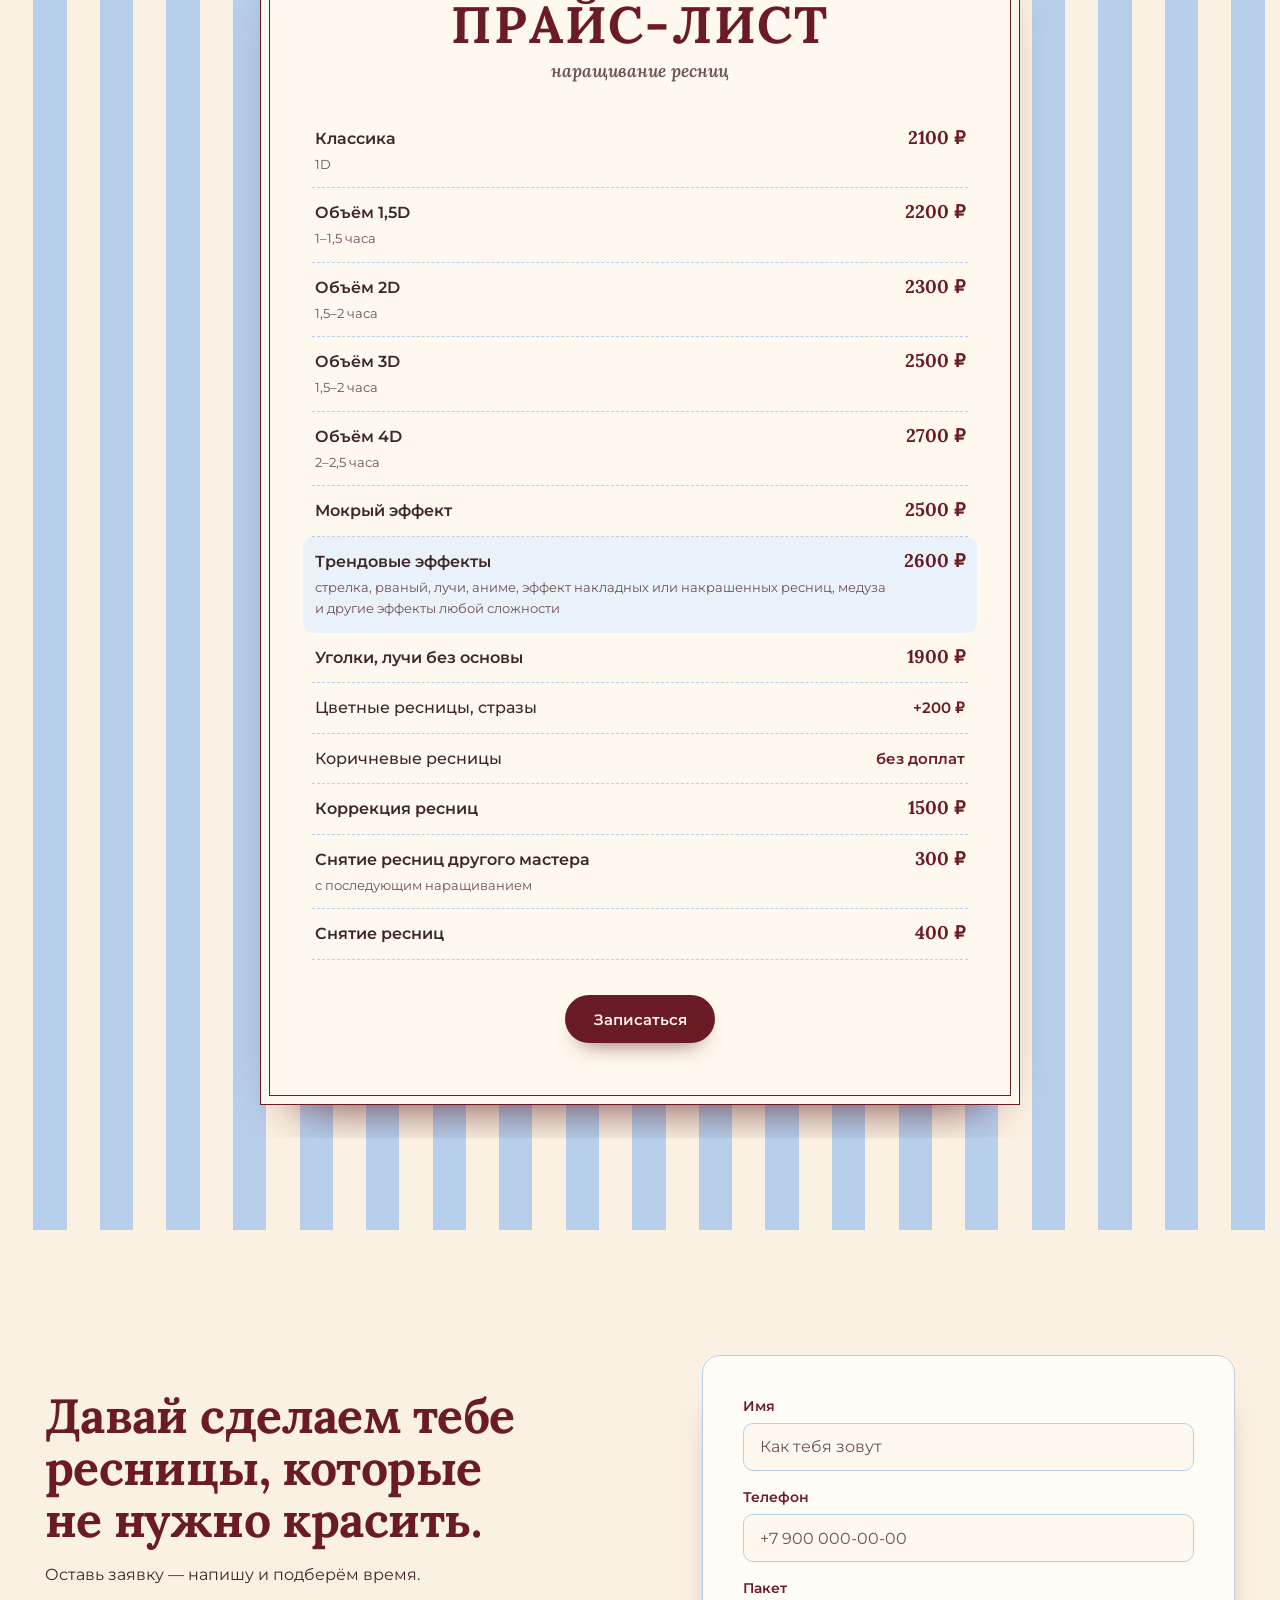
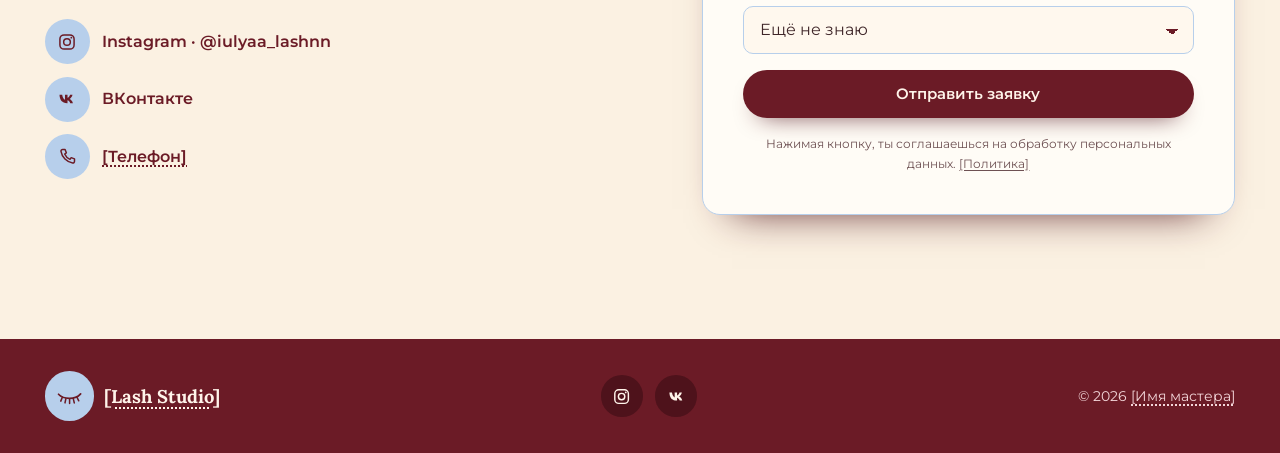
==== commit 16db7044: "v2: real hero video, master photo, works gallery, socials, animated background Hero sticker plays th" ====
--- a/v2/index.html
+++ b/v2/index.html
@@ -24,10 +24,25 @@
     <symbol id="i-tweezers" viewBox="0 0 24 24"><path d="M5 3l7.5 16M9 3l3.5 16M12.5 19l.8 2" fill="none" stroke="currentColor" stroke-width="1.7" stroke-linecap="round"/><path d="M6.5 9h4" stroke="currentColor" stroke-width="1.7" stroke-linecap="round"/></symbol>
     <symbol id="i-refresh" viewBox="0 0 24 24"><path d="M19 8a8 8 0 1 0 1 6M19 3v5h-5" fill="none" stroke="currentColor" stroke-width="1.7" stroke-linecap="round" stroke-linejoin="round"/></symbol>
     <symbol id="i-sparkle" viewBox="0 0 48 48"><path d="M24 5c1.6 12.4 6.6 17.4 19 19-12.4 1.6-17.4 6.6-19 19-1.6-12.4-6.6-17.4-19-19 12.4-1.6 17.4-6.6 19-19Z" fill="currentColor"/></symbol>
+    <symbol id="i-ig" viewBox="0 0 24 24"><rect x="3.5" y="3.5" width="17" height="17" rx="5" fill="none" stroke="currentColor" stroke-width="1.8"/><circle cx="12" cy="12" r="4" fill="none" stroke="currentColor" stroke-width="1.8"/><circle cx="17.2" cy="6.8" r="1.1" fill="currentColor"/></symbol>
+    <symbol id="i-vk" viewBox="0 0 24 24"><path d="M3 7h3.2c.5 3.6 2.2 5.6 3.4 6V7h3v3.6c1.3-.2 2.6-1.7 3.1-3.6h2.9c-.5 2.4-2.1 4.2-3.4 4.9 1.3.6 3.2 2.1 3.9 5.1h-3.2c-.6-1.9-2.1-3.3-3.3-3.5V17h-.4C6.1 17 3.3 13.4 3 7Z" fill="currentColor"/></symbol>
+    <symbol id="i-play" viewBox="0 0 24 24"><path d="M8 5.5v13l10-6.5Z" fill="currentColor"/></symbol>
     <symbol id="i-heart" viewBox="0 0 48 48"><path d="M24 40.5C10.5 31 5.5 23.4 8.2 15.4 10.8 8 19.8 7.6 24 14.6c4.2-7 13.2-6.6 15.8.8 2.7 8-2.3 15.6-15.8 25.1Z" fill="currentColor"/></symbol>
   </svg>
 
   <a class="skip" href="#zapis">Перейти к записи</a>
+
+  <div class="drift" aria-hidden="true">
+    <svg style="--x:6%;--s:34px;--c:var(--rose-soft);--t:26s;--d:-3s;--sway:30px"><use href="#i-bow"/></svg>
+    <svg style="--x:17%;--s:16px;--c:var(--gold);--t:19s;--d:-11s;--sway:18px"><use href="#i-sparkle"/></svg>
+    <svg style="--x:29%;--s:20px;--c:var(--stripe-blue);--t:23s;--d:-7s;--sway:24px"><use href="#i-heart"/></svg>
+    <svg style="--x:41%;--s:26px;--c:var(--rose-soft);--t:31s;--d:-19s;--sway:36px"><use href="#i-bow"/></svg>
+    <svg style="--x:53%;--s:14px;--c:var(--sky);--t:17s;--d:-5s;--sway:14px"><use href="#i-sparkle"/></svg>
+    <svg style="--x:64%;--s:22px;--c:var(--rose-soft);--t:24s;--d:-15s;--sway:28px"><use href="#i-heart"/></svg>
+    <svg style="--x:75%;--s:30px;--c:var(--stripe-blue);--t:29s;--d:-9s;--sway:32px"><use href="#i-bow"/></svg>
+    <svg style="--x:86%;--s:18px;--c:var(--gold);--t:21s;--d:-14s;--sway:20px"><use href="#i-sparkle"/></svg>
+    <svg style="--x:94%;--s:24px;--c:var(--rose-soft);--t:27s;--d:-22s;--sway:26px"><use href="#i-heart"/></svg>
+  </div>
 
   <header class="nav" data-nav>
     <a class="logo" href="#top" aria-label="На главную">
@@ -37,7 +52,7 @@
     <nav aria-label="Разделы">
       <ul class="nav__links">
         <li><a href="#about">Обо мне</a></li>
-        <li><a href="#style">Мой стиль</a></li>
+        <li><a href="#works">Работы</a></li>
         <li><a href="#reviews">Отзывы</a></li>
         <li><a href="#studio">Студия</a></li>
         <li><a href="#price">Прайс</a></li>
@@ -60,16 +75,13 @@
         <a class="pill pill--cursor reveal" style="--d:0.6s" href="#zapis">Записаться<svg class="pill__cursor" aria-hidden="true"><use href="#i-cursor"/></svg></a>
       </div>
       <figure class="hero__sticker" data-parallax="-40">
-        <div class="sticker-cut sticker-cut--live">
-          <img class="sticker-cut__still" src="../assets/img/eye-after.png" width="920" height="478" alt="">
-          <canvas class="sticker-cut__live" data-eye-loop role="img" aria-label="Анимация: на закрытом глазу медленно наращиваются ресницы — по одной, длиннее, пышнее и темнее"></canvas>
-          <!-- Своё видео: положите файл в v2/assets/video/hero.mp4 и раскомментируйте строку ниже.
-          <video class="sticker-cut__video" data-hero-video src="assets/video/hero.mp4" autoplay muted loop playsinline></video> -->
+        <div class="sticker-cut sticker-cut--video">
+          <video class="sticker-cut__video" data-hero-video src="assets/video/hero.mp4" poster="assets/video/hero-poster.jpg" autoplay muted loop playsinline preload="auto" aria-label="Видео: глаз с нарощенными ресницами медленно открывается и закрывается"></video>
         </div>
         <svg class="hero__bow hero__bow--a" aria-hidden="true"><use href="#i-bow"/></svg>
         <svg class="hero__bow hero__bow--b" aria-hidden="true"><use href="#i-bow"/></svg>
         <svg class="hero__spark" aria-hidden="true"><use href="#i-sparkle"/></svg>
-        <figcaption class="note">иллюстрация · <span class="stub">[фото работы]</span></figcaption>
+        <figcaption class="note">моя работа · замедлено</figcaption>
       </figure>
     </section>
 
@@ -77,7 +89,7 @@
     <section class="about sheet" id="about" aria-labelledby="about-title">
       <figure class="baroque" data-reveal="swing">
         <div class="baroque__photo">
-          <span class="stub">[фото мастера]</span>
+          <img src="assets/master/master.jpg" width="900" height="1125" alt="Мастер по наращиванию ресниц" loading="lazy">
         </div>
         <svg class="baroque__frame" viewBox="0 0 300 380" aria-hidden="true">
           <defs>
@@ -97,6 +109,7 @@
         <h2 class="h2" id="about-title">Нежно по&nbsp;натуре, точно по&nbsp;привычке.</h2>
         <p class="about__lead reveal">Делаю <strong>поресничное наращивание</strong>: каждую ресничку — отдельно, под <strong>форму твоих глаз</strong>.</p>
         <p class="about__lead about__lead--strong reveal" style="--d:0.15s">Давай сделаем тебе ресницы, которые не нужно красить.</p>
+        <p class="about__social reveal" style="--d:0.3s"><a href="https://www.instagram.com/iulyaa_lashnn/" target="_blank" rel="noopener"><svg aria-hidden="true"><use href="#i-ig"/></svg>@iulyaa_lashnn</a><a href="https://vk.ru/resnichki_nnovgorod" target="_blank" rel="noopener"><svg aria-hidden="true"><use href="#i-vk"/></svg>resnichki_nnovgorod</a></p>
       </div>
       <div class="facts" data-reveal="timeline">
         <div class="facts__col">
@@ -122,13 +135,35 @@
       </div>
     </section>
 
+    <!-- Работы -->
+    <section class="works" id="works" aria-labelledby="works-title" data-works>
+      <div class="works__pin">
+        <div class="works__head">
+          <h2 class="h2" id="works-title">Мои работы.</h2>
+          <p>Всё снято у меня в студии, без фильтров на ресницах. Больше — в <a href="https://www.instagram.com/iulyaa_lashnn/" target="_blank" rel="noopener">Instagram</a>.</p>
+        </div>
+        <ol class="works__track" data-works-track>
+          <li class="shot" style="--r:-3deg"><img src="assets/works/work-1.jpg" width="720" height="860" alt="Нежная стрелочка в цвете мокко" loading="lazy"><p>стрелочка в цвете мокко</p></li>
+          <li class="shot shot--up" style="--r:2deg"><img src="assets/works/work-2.jpg" width="720" height="860" alt="Объёмные пушистые ресницы на карих глазах" loading="lazy"><p>пушисто и мягко</p></li>
+          <li class="shot shot--video" style="--r:-1deg"><video src="assets/works/work-video.mp4" poster="assets/works/work-video-poster.jpg" muted loop playsinline preload="none" aria-label="Видео работы: лучики крупным планом"></video><span class="shot__play" aria-hidden="true"><svg><use href="#i-play"/></svg></span><p>лучики вблизи</p></li>
+          <li class="shot" style="--r:4deg"><img src="assets/works/work-3.jpg" width="720" height="860" alt="Эффект «Аниме» с белыми вставками и миксом изгибов" loading="lazy"><p>«аниме» с белыми вставками</p></li>
+          <li class="shot shot--up" style="--r:-2deg"><img src="assets/works/work-4.jpg" width="720" height="860" alt="Ресницы в профиль, мокрый эффект" loading="lazy"><p>в профиль</p></li>
+          <li class="shot" style="--r:3deg"><img src="assets/works/work-6.jpg" width="720" height="860" alt="Лучики с удлинением к внешнему углу" loading="lazy"><p>лучики</p></li>
+          <li class="shot shot--up" style="--r:-4deg"><img src="assets/works/work-7.jpg" width="720" height="860" alt="Объёмное наращивание на серых глазах" loading="lazy"><p>объём</p></li>
+          <li class="shot" style="--r:2deg"><img src="assets/works/work-8.jpg" width="720" height="860" alt="Мокрый эффект с длинными лучами" loading="lazy"><p>мокрый эффект</p></li>
+          <li class="shot shot--up" style="--r:-2deg"><img src="assets/works/work-9.jpg" width="720" height="860" alt="Ресницы крупным планом, макросъёмка" loading="lazy"><p>макро</p></li>
+          <li class="shot" style="--r:3deg"><img src="assets/works/work-10.jpg" width="720" height="860" alt="Натуральное наращивание в коричневом цвете с нижними ресничками" loading="lazy"><p>натурально, в коричневом</p></li>
+        </ol>
+      </div>
+    </section>
+
     <!-- Мой стиль -->
     <section class="style stripes" id="style" aria-labelledby="style-title" data-progress>
       <h2 class="band-title" id="style-title">Мой стиль</h2>
       <div class="style__stage">
         <figure class="style__center">
-          <div class="sticker-cut sticker-cut--round">
-            <img src="../assets/img/eye-after.png" width="920" height="478" alt="" loading="lazy">
+          <div class="sticker-cut sticker-cut--round sticker-cut--photo">
+            <img src="assets/works/work-5.jpg" width="720" height="860" alt="Наращивание с M-изгибом, 2D-объём" loading="lazy">
           </div>
         </figure>
         <a class="folder" href="#packages" style="--fx:-1;--fy:-1;--i:0"><svg class="folder__bow" aria-hidden="true"><use href="#i-bow"/></svg>Классика<small>натурально</small></a>
@@ -194,10 +229,9 @@
           <a class="price" href="#zapis" data-effect="Классика">2100&nbsp;₽</a>
         </div>
         <div class="collage">
-          <figure class="clip" style="--x:4%;--y:6%;--r:-6deg;--i:0" data-lashmap="classic"></figure>
-          <figure class="clip" style="--x:46%;--y:0%;--r:5deg;--i:1" data-lashmap="doll"></figure>
-          <figure class="clip" style="--x:22%;--y:48%;--r:3deg;--i:2" data-lashmap="fox"></figure>
-          <p class="collage__note note">схемы длин — реальные фото работ встанут сюда</p>
+          <figure class="clip clip--photo" style="--x:4%;--y:6%;--r:-6deg;--i:0"><img src="assets/works/work-10.jpg" width="720" height="860" alt="Натуральное наращивание в коричневом" loading="lazy"></figure>
+          <figure class="clip clip--photo" style="--x:46%;--y:0%;--r:5deg;--i:1"><img src="assets/works/work-5.jpg" width="720" height="860" alt="Классический изгиб, аккуратная форма" loading="lazy"></figure>
+          <figure class="clip clip--photo" style="--x:24%;--y:34%;--r:3deg;--i:2"><img src="assets/works/work-2.jpg" width="720" height="860" alt="Мягкий пушистый результат" loading="lazy"></figure>
         </div>
       </article>
 
@@ -210,9 +244,9 @@
           <a class="price" href="#zapis" data-effect="Объём 2D">От 2200&nbsp;₽</a>
         </div>
         <div class="collage">
-          <figure class="clip" style="--x:44%;--y:4%;--r:6deg;--i:0" data-lashmap="3d"></figure>
-          <figure class="clip" style="--x:2%;--y:10%;--r:-4deg;--i:1" data-lashmap="2d"></figure>
-          <figure class="clip" style="--x:26%;--y:50%;--r:-2deg;--i:2" data-lashmap="wet"></figure>
+          <figure class="clip clip--photo" style="--x:44%;--y:4%;--r:6deg;--i:0"><img src="assets/works/work-8.jpg" width="720" height="860" alt="Мокрый эффект" loading="lazy"></figure>
+          <figure class="clip clip--photo" style="--x:2%;--y:10%;--r:-4deg;--i:1"><img src="assets/works/work-6.jpg" width="720" height="860" alt="Лучики" loading="lazy"></figure>
+          <figure class="clip clip--photo" style="--x:24%;--y:36%;--r:-2deg;--i:2"><img src="assets/works/work-3.jpg" width="720" height="860" alt="Эффект «Аниме»" loading="lazy"></figure>
         </div>
       </article>
 
@@ -258,7 +292,8 @@
         <h2 class="h2 booking__title" id="booking-title">Давай сделаем тебе ресницы, которые не&nbsp;нужно красить.</h2>
         <p class="booking__lead">Оставь заявку — напишу и&nbsp;подберём время.</p>
         <ul class="contacts">
-          <li><a href="https://t.me/" data-stub="telegram"><span class="contacts__icon"><svg aria-hidden="true"><use href="#i-plane"/></svg></span><span class="stub">[Telegram]</span></a></li>
+          <li><a href="https://www.instagram.com/iulyaa_lashnn/" target="_blank" rel="noopener"><span class="contacts__icon"><svg aria-hidden="true"><use href="#i-ig"/></svg></span>Instagram · @iulyaa_lashnn</a></li>
+          <li><a href="https://vk.ru/resnichki_nnovgorod" target="_blank" rel="noopener"><span class="contacts__icon"><svg aria-hidden="true"><use href="#i-vk"/></svg></span>ВКонтакте</a></li>
           <li><a href="tel:+70000000000" data-stub="phone"><span class="contacts__icon"><svg aria-hidden="true"><use href="#i-phone"/></svg></span><span class="stub">[Телефон]</span></a></li>
         </ul>
       </div>
@@ -280,6 +315,10 @@
 
   <footer class="footer">
     <a class="logo logo--light" href="#top"><span class="logo__disc"><svg aria-hidden="true"><use href="#i-lash"/></svg></span><span class="stub">[Lash Studio]</span></a>
+    <ul class="footer__social">
+      <li><a href="https://www.instagram.com/iulyaa_lashnn/" target="_blank" rel="noopener" aria-label="Instagram"><svg aria-hidden="true"><use href="#i-ig"/></svg></a></li>
+      <li><a href="https://vk.ru/resnichki_nnovgorod" target="_blank" rel="noopener" aria-label="ВКонтакте"><svg aria-hidden="true"><use href="#i-vk"/></svg></a></li>
+    </ul>
     <p>© 2026 <span class="stub">[Имя мастера]</span></p>
   </footer>
 </body>
--- a/v2/css/v2.css
+++ b/v2/css/v2.css
@@ -490,3 +490,101 @@
   .snap, .snap--tall, .snap--wide, .snap:nth-child(3) { margin-top: 0; }
   .snap:nth-child(even) { margin-top: 2rem; }
 }
+
+/* ---------- Фото и видео работ ---------- */
+.sticker-cut--video { position: relative; }
+.sticker-cut--video video { position: absolute; inset: 0; width: 100%; height: 100%; object-fit: cover; }
+.sticker-cut--photo img { position: absolute; inset: 0; width: 100%; height: 100%; translate: none; object-fit: cover; object-position: 50% 45%; }
+.baroque__photo { overflow: hidden; }
+.baroque__photo img { width: 100%; height: 100%; object-fit: cover; object-position: 50% 18%; }
+.about__social { display: flex; flex-wrap: wrap; gap: 0.6rem 1.4rem; margin-top: 1.4rem; }
+.about__social a { display: inline-flex; align-items: center; gap: 0.45rem; font-weight: 600; font-size: 0.92rem; color: var(--wine); text-decoration: none; }
+.about__social a:hover { text-decoration: underline; }
+.about__social svg { width: 1.2rem; height: 1.2rem; }
+.clip--photo { padding-bottom: 0.6rem; }
+.clip--photo img { width: 100%; height: auto; aspect-ratio: 4 / 5; object-fit: cover; }
+.footer__social { display: flex; gap: 0.8rem; }
+.footer__social a { display: grid; place-items: center; width: 2.6rem; height: 2.6rem; border-radius: 50%; background: var(--wine-deep); color: var(--on-wine); transition: background-color 0.25s, rotate 0.3s var(--ease-out); }
+.footer__social a:hover { background: var(--rose-soft); color: var(--wine); rotate: -10deg; }
+.footer__social svg { width: 1.2rem; height: 1.2rem; }
+.contacts__icon svg { color: var(--wine); }
+
+/* ---------- Галерея работ ---------- */
+.works { position: relative; }
+.works__pin { padding: var(--sec) 0; overflow: hidden; }
+.works.is-pinned .works__pin { position: sticky; top: 0; height: 100vh; display: flex; flex-direction: column; justify-content: center; padding-block: 5rem 2rem; }
+.works__head { display: flex; flex-wrap: wrap; align-items: end; justify-content: space-between; gap: 1rem 3rem; padding-inline: var(--pad); max-width: 1280px; margin-inline: auto; width: 100%; }
+.works__head p { max-width: 38ch; color: var(--ink-soft); }
+.works__head a { color: var(--wine); font-weight: 600; }
+.works__track {
+  display: flex;
+  gap: clamp(1rem, 2vw, 2rem);
+  width: max-content;
+  padding: 2.5rem var(--pad) 1.5rem;
+  will-change: transform;
+}
+.shot {
+  position: relative;
+  flex: 0 0 auto;
+  width: clamp(200px, 19vw, 280px);
+  padding: 0.6rem 0.6rem 0;
+  background: var(--paper);
+  border: 1px solid var(--stripe-pink);
+  box-shadow: 0 22px 34px -24px var(--wine-deep);
+  rotate: var(--r);
+  transition: rotate 0.45s var(--ease-out), scale 0.45s var(--ease-out);
+}
+.shot--up { margin-top: -1.5rem; }
+.shot:hover { rotate: 0deg; scale: 1.04; z-index: 2; }
+.shot img,
+.shot video { display: block; width: 100%; height: auto; aspect-ratio: 4 / 5; object-fit: cover; object-position: 50% 50%; background: var(--blush-light); }
+.shot p { padding: 0.55rem 0.2rem 0.7rem; font: italic 600 0.95rem / 1.2 var(--font-display); color: var(--wine); text-align: center; }
+.shot--video::after { content: ""; position: absolute; top: -10px; left: 50%; width: 60px; height: 20px; margin-left: -30px; background: var(--stripe-blue); opacity: 0.85; rotate: -4deg; }
+.shot__play { position: absolute; left: 50%; top: 42%; display: grid; place-items: center; width: 3.2rem; height: 3.2rem; margin: -1.6rem 0 0 -1.6rem; border-radius: 50%; background: var(--paper); color: var(--wine); box-shadow: 0 8px 18px -10px var(--wine-deep); transition: opacity 0.3s, scale 0.3s; pointer-events: none; }
+.shot__play svg { width: 1.3rem; height: 1.3rem; margin-left: 3px; }
+.shot.is-playing .shot__play { opacity: 0; scale: 0.6; }
+@media (max-width: 860px) {
+  .works__track { width: auto; overflow-x: auto; scroll-snap-type: x mandatory; scrollbar-width: none; padding-inline: var(--pad); }
+  .works__track::-webkit-scrollbar { display: none; }
+  .shot { width: 64vw; scroll-snap-align: center; }
+}
+
+/* ---------- Анимированный фон ---------- */
+.drift { position: fixed; inset: 0; z-index: -1; pointer-events: none; overflow: hidden; }
+body { position: relative; z-index: 0; background: transparent; }
+html { background: var(--blush); overflow-x: clip; }
+.drift svg {
+  position: absolute;
+  left: var(--x);
+  bottom: -60px;
+  width: var(--s);
+  height: var(--s);
+  color: var(--c);
+  opacity: 0.55;
+  animation: drift-up var(--t) linear var(--d) infinite, drift-sway calc(var(--t) / 4) ease-in-out var(--d) infinite alternate;
+}
+@keyframes drift-up { from { translate: 0 0; } to { translate: 0 calc(-100vh - 120px); } }
+@keyframes drift-sway { from { margin-left: calc(var(--sway) * -1); rotate: -14deg; } to { margin-left: var(--sway); rotate: 14deg; } }
+.stripes,
+.stripes--soft,
+.price-list { animation: stripes-slide 40s linear infinite; }
+@keyframes stripes-slide { to { background-position: calc(var(--stripe-w) * 2) 0; } }
+.hero::before {
+  content: "";
+  position: absolute;
+  inset: -10% -20% auto auto;
+  width: 60vw;
+  height: 60vw;
+  max-width: 820px;
+  max-height: 820px;
+  border-radius: 50%;
+  background: radial-gradient(circle, var(--powder) 0%, transparent 62%);
+  opacity: 0.7;
+  z-index: -1;
+  animation: glow 14s ease-in-out infinite alternate;
+}
+.hero { position: relative; }
+@keyframes glow { from { translate: 0 0; scale: 1; } to { translate: -6vw 8vh; scale: 1.15; } }
+@media (prefers-reduced-motion: reduce) {
+  .drift { display: none; }
+}
